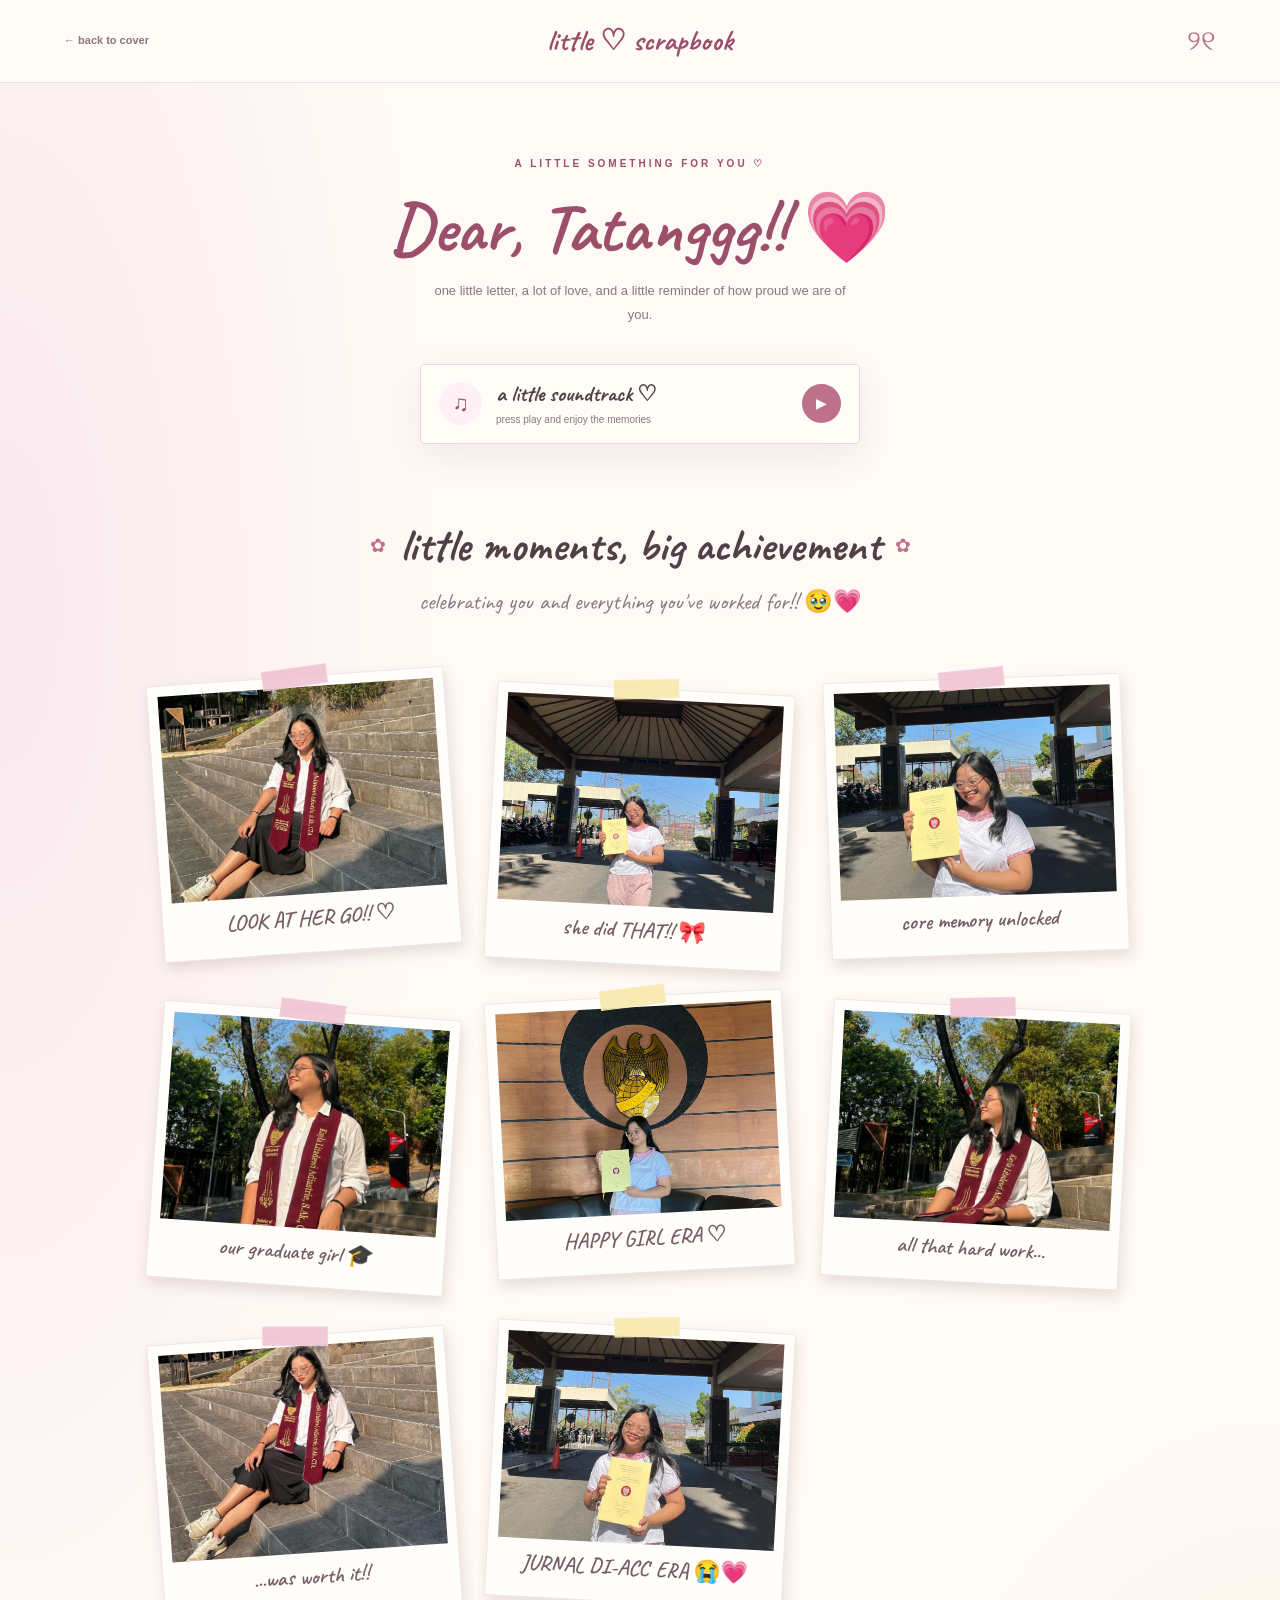
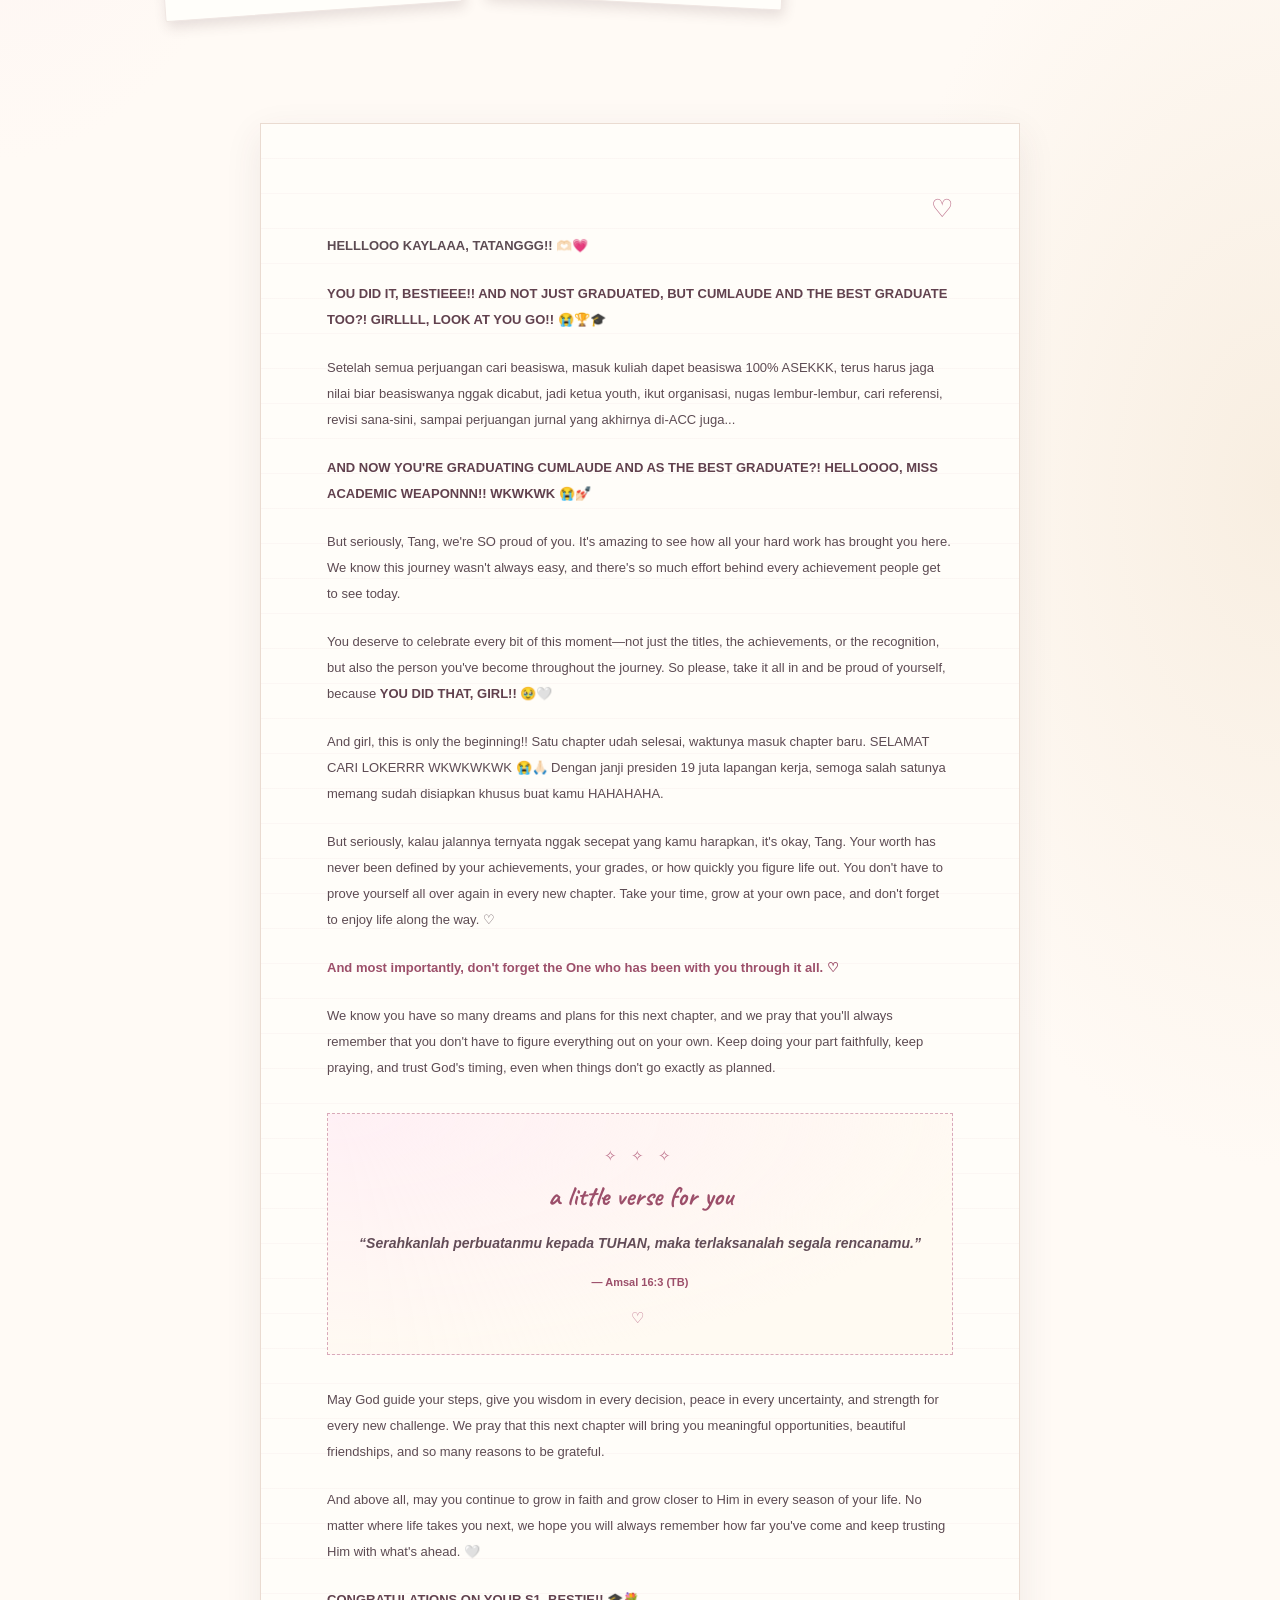
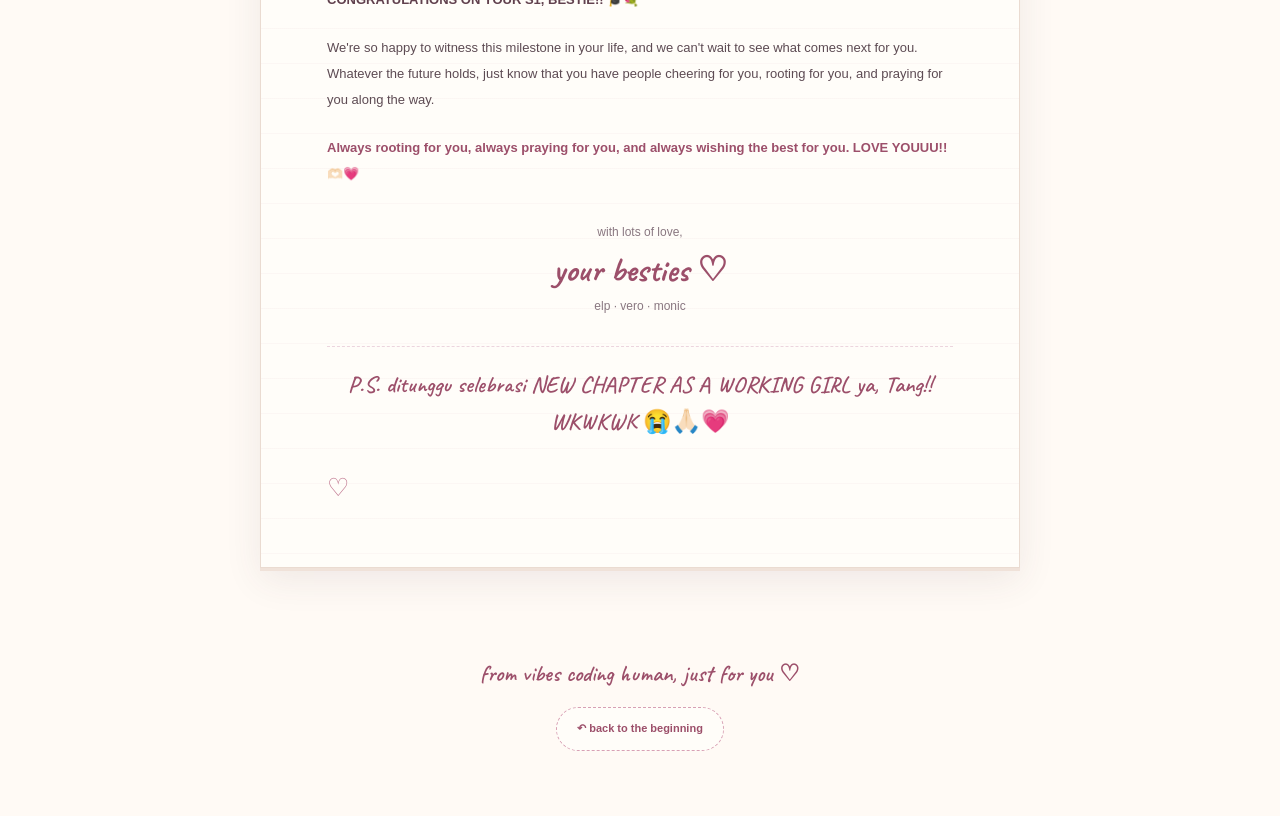
==== letter.html @ 8469cd77 "graduation scrapbook" ====
<!DOCTYPE html>
<html lang="id">
<head>
    <meta charset="UTF-8">
    <meta name="viewport" content="width=device-width, initial-scale=1.0">

    <title>A Letter for uri Tatang ♡</title>

    <link rel="stylesheet" href="style.css">

    <link rel="preconnect" href="https://fonts.googleapis.com">
    <link rel="preconnect" href="https://fonts.gstatic.com" crossorigin>
    <link href="https://fonts.googleapis.com/css2?family=Caveat:wght@400;500;600;700&family=Nunito:wght@400;500;600;700;800;900&display=swap" rel="stylesheet">
</head>

<body class="letter-page">

    <header class="scrapbook-header">
        <a href="index.html" class="back-link">← back to cover</a>
        <h2>little ♡ scrapbook</h2>
        <span class="header-decoration">୨୧</span>
    </header>

    <main class="letter-container">

        <section class="letter-intro">
            <p class="eyebrow">a little something for you ♡</p>

            <h1>Dear, Tatanggg!! 💗</h1>

            <p class="intro-text">
                one little letter, a lot of love, and a little reminder
                of how proud we are of you.
            </p>
        </section>

        <section class="music-player">
            <div class="music-icon">♫</div>

            <div class="music-info">
                <p class="music-title">a little soundtrack ♡</p>

                <p class="music-status" id="musicStatus">
                    press play and enjoy the memories
                </p>
            </div>

            <button
                type="button"
                class="music-button"
                id="musicToggle"
                aria-label="Play music"
            >
                ▶
            </button>

            <audio
                id="backgroundMusic"
                src="music/lagu.mp3"
                loop
                preload="none"
            ></audio>
        </section>

        <section class="photo-section">

            <div class="section-heading">
                <span>✿</span>
                <h2>little moments, big achievement</h2>
                <span>✿</span>
            </div>

            <p class="photo-subtitle">
                celebrating you and everything you've worked for!! 🥹💗
            </p>

            <div class="photo-grid">

                <figure class="polaroid photo-one">
                    <span class="tape"></span>
                    <img src="img/foto1.jpeg" alt="Kayla celebrating her achievement">
                    <figcaption>LOOK AT HER GO!! ♡</figcaption>
                </figure>

                <figure class="polaroid photo-two">
                    <span class="tape"></span>
                    <img src="img/foto2.jpeg" alt="A happy moment with Kayla">
                    <figcaption>she did THAT!! 🎀</figcaption>
                </figure>

                <figure class="polaroid photo-three">
                    <span class="tape"></span>
                    <img src="img/foto3.jpeg" alt="Kayla celebrating with friends">
                    <figcaption>core memory unlocked</figcaption>
                </figure>

                <figure class="polaroid photo-four">
                    <span class="tape"></span>
                    <img src="img/foto4.jpeg" alt="A special graduation memory">
                    <figcaption>our graduate girl 🎓</figcaption>
                </figure>

                <figure class="polaroid photo-five">
                    <span class="tape"></span>
                    <img src="img/foto5.jpeg" alt="Kayla smiling after her achievement">
                    <figcaption>HAPPY GIRL ERA ♡</figcaption>
                </figure>

                <figure class="polaroid photo-six">
                    <span class="tape"></span>
                    <img src="img/foto6.jpeg" alt="Another sweet memory with Kayla">
                    <figcaption>all that hard work...</figcaption>
                </figure>

                <figure class="polaroid photo-seven">
                    <span class="tape"></span>
                    <img src="img/foto7.jpeg" alt="Kayla enjoying the moment">
                    <figcaption>...was worth it!!</figcaption>
                </figure>

                <figure class="polaroid photo-eight">
                    <span class="tape"></span>
                    <img src="img/foto8.jpeg" alt="A joyful moment after the journal approval">
                    <figcaption>JURNAL DI-ACC ERA 😭💗</figcaption>
                </figure>
            </div>
        </section>

        <article class="letter-paper">

            <div class="paper-decoration">♡</div>

            <p class="letter-greeting">
                HELLLOOO KAYLAAA, TATANGGG!! 🫶🏻💗
            </p>

            <p>
                <strong>
                    YOU DID IT, BESTIEEE!! AND NOT JUST GRADUATED,
                    BUT CUMLAUDE AND THE BEST GRADUATE TOO?!
                    GIRLLLL, LOOK AT YOU GO!! 😭🏆🎓
                </strong>
            </p>

            <p>
                Setelah semua perjuangan cari beasiswa, masuk kuliah dapet
                beasiswa 100% ASEKKK, terus harus jaga nilai biar beasiswanya
                nggak dicabut, jadi ketua youth, ikut organisasi, nugas
                lembur-lembur, cari referensi, revisi sana-sini, sampai
                perjuangan jurnal yang akhirnya di-ACC juga...
            </p>

            <p>
                <strong>
                    AND NOW YOU'RE GRADUATING CUMLAUDE AND AS THE
                    BEST GRADUATE?! HELLOOOO, MISS ACADEMIC
                    WEAPONNN!! WKWKWK 😭💅🏻
                </strong>
            </p>

            <p>
                But seriously, Tang, we're SO proud of you. It's amazing
                to see how all your hard work has brought you here.
                We know this journey wasn't always easy, and there's so
                much effort behind every achievement people get to see today.
            </p>

            <p>
                You deserve to celebrate every bit of this moment—not just
                the titles, the achievements, or the recognition, but also
                the person you've become throughout the journey. So please,
                take it all in and be proud of yourself, because
                <strong>YOU DID THAT, GIRL!!</strong> 🥹🤍
            </p>

            <p>
                And girl, this is only the beginning!! Satu chapter udah
                selesai, waktunya masuk chapter baru. SELAMAT CARI
                LOKERRR WKWKWKWK 😭🙏🏻 Dengan janji presiden 19 juta
                lapangan kerja, semoga salah satunya memang sudah
                disiapkan khusus buat kamu HAHAHAHA.
            </p>

            <p>
                But seriously, kalau jalannya ternyata nggak secepat
                yang kamu harapkan, it's okay, Tang. Your worth has never
                been defined by your achievements, your grades, or how
                quickly you figure life out. You don't have to prove
                yourself all over again in every new chapter.
                Take your time, grow at your own pace, and don't forget
                to enjoy life along the way. ♡
            </p>

            <p class="letter-highlight">
                And most importantly, don't forget the One who has been
                with you through it all. ♡
            </p>

            <p>
                We know you have so many dreams and plans for this next
                chapter, and we pray that you'll always remember that you
                don't have to figure everything out on your own. Keep doing
                your part faithfully, keep praying, and trust God's timing,
                even when things don't go exactly as planned.
            </p>

            <section class="verse-card">

                <span class="verse-decoration">✧ ✧ ✧</span>

                <p class="verse-label">
                    a little verse for you
                </p>

                <blockquote>
                    “Serahkanlah perbuatanmu kepada TUHAN, maka
                    terlaksanalah segala rencanamu.”
                </blockquote>

                <p class="verse-reference">
                    — Amsal 16:3 (TB)
                </p>

                <span class="verse-decoration">♡</span>

            </section>

            <p>
                May God guide your steps, give you wisdom in every decision,
                peace in every uncertainty, and strength for every new
                challenge. We pray that this next chapter will bring you
                meaningful opportunities, beautiful friendships, and so
                many reasons to be grateful.
            </p>

            <p>
                And above all, may you continue to grow in faith and grow
                closer to Him in every season of your life. No matter where
                life takes you next, we hope you will always remember how
                far you've come and keep trusting Him with what's ahead. 🤍
            </p>

            <p>
                <strong>
                    CONGRATULATIONS ON YOUR S1, BESTIE!! 🎓💐
                </strong>
            </p>

            <p>
                We're so happy to witness this milestone in your life,
                and we can't wait to see what comes next for you. Whatever
                the future holds, just know that you have people cheering
                for you, rooting for you, and praying for you along the way.
            </p>

            <p class="letter-highlight">
                Always rooting for you, always praying for you, and always
                wishing the best for you. LOVE YOUUU!! 🫶🏻💗
            </p>

            <div class="letter-signature">

                <p>with lots of love,</p>

                <p class="signature-names">
                    your besties ♡
                </p>

                <p>elp · vero · monic</p>

            </div>

            <p class="letter-ps">
                P.S. ditunggu selebrasi NEW CHAPTER AS A WORKING GIRL
                ya, Tang!! WKWKWK 😭🙏🏻💗
            </p>

            <div class="paper-decoration bottom-decoration">♡</div>

        </article>

        <footer class="letter-footer">

            <p>from vibes coding human, just for you ♡</p>

            <a href="index.html" class="back-home-button">
                ↶ back to the beginning
            </a>

        </footer>

    </main>

    <script src="script.js"></script>

</body>
</html>
---- style.css ----
:root {
    --pink: #f5d9e3;
    --pink-light: #fff0f5;
    --pink-dark: #bd718b;
    --pink-deep: #9c4f6a;
    --cream: #fffaf5;
    --paper: #fffdf9;
    --brown: #514047;
    --muted: #897780;
    --border: #ecd5de;
    --tape: #efbfd0;
    --yellow: #f8e8a9;
    --shadow: 0 12px 35px rgba(104, 65, 81, 0.09);
}

* {
    box-sizing: border-box;
}

html {
    scroll-behavior: smooth;
}

body {
    margin: 0;
    color: var(--brown);
    background-color: var(--cream);
    font-family: "DM Sans", sans-serif;
    font-size: 14px;
    line-height: 1.8;
    -webkit-font-smoothing: antialiased;
}

a {
    color: inherit;
    text-decoration: none;
}

button {
    font: inherit;
}

::selection {
    color: var(--brown);
    background: var(--pink);
}

.cover-page {
    position: relative;
    display: flex;
    min-height: 100vh;
    flex-direction: column;
    overflow: hidden;
    background:
        radial-gradient(ellipse at 12% 20%, #f7e0e8 0, transparent 30%),
        radial-gradient(ellipse at 88% 78%, #f8e8d8 0, transparent 27%),
        var(--cream);
}

.cover-header {
    position: relative;
    z-index: 2;
    padding: 27px 7%;
}

.brand {
    color: var(--pink-dark);
    font-family: "Caveat", cursive;
    font-size: 27px;
    font-weight: 700;
    letter-spacing: 0.2px;
}

.cover-hero {
    position: relative;
    display: flex;
    width: min(100% - 40px, 760px);
    flex: 1;
    flex-direction: column;
    align-items: center;
    justify-content: center;
    margin: 0 auto;
    padding: 55px 0 70px;
    text-align: center;
}

.cover-decor {
    position: absolute;
    color: var(--pink-dark);
    user-select: none;
}

.decor-heart {
    top: 12%;
    left: 8%;
    font-size: 47px;
    transform: rotate(-15deg);
}

.decor-star {
    top: 22%;
    right: 8%;
    color: #d5ad69;
    font-size: 34px;
    transform: rotate(12deg);
}

.decor-flower {
    right: 13%;
    bottom: 13%;
    font-size: 40px;
    transform: rotate(12deg);
}

.eyebrow {
    margin: 0;
    color: var(--pink-deep);
    font-size: 10px;
    font-weight: 800;
    letter-spacing: 3px;
    line-height: 1.8;
    text-transform: uppercase;
}

.cover-sticker {
    margin: 27px 0 21px;
    padding: 8px 18px;
    border: 1px dashed #d8a0b4;
    border-radius: 4px;
    background: #fff7f9;
    color: var(--pink-deep);
    font-family: "Caveat", cursive;
    font-size: 23px;
    font-weight: 700;
    transform: rotate(-3deg);
}

.cover-hero h1 {
    max-width: 720px;
    margin: 0;
    color: var(--brown);
    font-family: "Caveat", cursive;
    font-size: clamp(49px, 8vw, 82px);
    font-weight: 700;
    line-height: 0.98;
    letter-spacing: -1px;
}

.cover-hero h1 span {
    display: block;
    margin-top: 12px;
    color: var(--pink-dark);
    font-size: 0.75em;
    line-height: 1.15;
}

.cover-description {
    max-width: 370px;
    margin: 26px auto 0;
    color: var(--muted);
    font-size: 14px;
    line-height: 1.9;
}

.cover-divider {
    margin: 27px 0 10px;
    color: var(--pink-dark);
    font-size: 16px;
    letter-spacing: 2px;
}

.cover-handwriting {
    margin: 0 0 27px;
    color: var(--pink-deep);
    font-family: "Caveat", cursive;
    font-size: 24px;
    font-weight: 600;
}

.primary-button {
    display: inline-flex;
    align-items: center;
    justify-content: center;
    gap: 15px;
    padding: 13px 24px;
    border: 1px solid var(--pink-dark);
    border-radius: 30px;
    background: var(--pink-dark);
    color: white;
    font-size: 12px;
    font-weight: 700;
    box-shadow: 0 6px 0 #e8c4d0;
    transition: transform 0.2s ease, box-shadow 0.2s ease;
}

.primary-button span {
    font-size: 16px;
}

.primary-button:hover {
    transform: translateY(3px);
    box-shadow: 0 3px 0 #e8c4d0;
}

.tiny-note {
    margin: 22px 0 0;
    color: var(--muted);
    font-family: "Caveat", cursive;
    font-size: 19px;
}

.cover-footer {
    padding: 20px 15px 25px;
    color: var(--muted);
    font-family: "Caveat", cursive;
    font-size: 19px;
    text-align: center;
}

.letter-page {
    background:
        radial-gradient(ellipse at 0% 15%, #f9e8ee 0, transparent 24%),
        radial-gradient(ellipse at 100% 52%, #f8eee1 0, transparent 23%),
        var(--cream);
}

.scrapbook-header {
    position: relative;
    display: flex;
    min-height: 76px;
    align-items: center;
    justify-content: center;
    padding: 15px 150px;
    border-bottom: 1px solid #f0e1e5;
    background: rgba(255, 253, 249, 0.88);
}

.scrapbook-header h2 {
    margin: 0;
    color: var(--pink-deep);
    font-family: "Caveat", cursive;
    font-size: 29px;
    font-weight: 700;
}

.back-link {
    position: absolute;
    left: 5%;
    color: var(--muted);
    font-size: 11px;
    font-weight: 700;
    transition: color 0.2s ease;
}

.back-link:hover {
    color: var(--pink-deep);
}

.header-decoration {
    position: absolute;
    right: 5%;
    color: var(--pink-dark);
    font-family: "Caveat", cursive;
    font-size: 28px;
}

.letter-container {
    width: min(100% - 40px, 1000px);
    margin: 0 auto;
}

.letter-intro {
    padding: 72px 10px 36px;
    text-align: center;
}

.letter-intro h1 {
    margin: 15px 0 10px;
    color: var(--pink-deep);
    font-family: "Caveat", cursive;
    font-size: clamp(48px, 7vw, 70px);
    font-weight: 700;
    line-height: 1.15;
}

.intro-text {
    max-width: 420px;
    margin: 0 auto;
    color: var(--muted);
    font-size: 13px;
    line-height: 1.9;
}

.music-player {
    display: flex;
    width: min(100%, 440px);
    align-items: center;
    gap: 14px;
    margin: 0 auto 75px;
    padding: 15px 18px;
    border: 1px solid var(--border);
    border-radius: 5px;
    background: rgba(255, 253, 249, 0.95);
    box-shadow: var(--shadow);
}

.music-icon {
    display: flex;
    width: 43px;
    height: 43px;
    flex-shrink: 0;
    align-items: center;
    justify-content: center;
    border-radius: 50%;
    background: var(--pink-light);
    color: var(--pink-deep);
    font-size: 22px;
}

.music-info {
    flex: 1;
    min-width: 0;
}

.music-title {
    margin: 0 0 2px;
    color: var(--brown);
    font-family: "Caveat", cursive;
    font-size: 22px;
    font-weight: 700;
    line-height: 1.35;
}

.music-status {
    margin: 0;
    color: var(--muted);
    font-size: 10px;
    line-height: 1.6;
}

.music-button {
    display: flex;
    width: 39px;
    height: 39px;
    flex-shrink: 0;
    align-items: center;
    justify-content: center;
    border: none;
    border-radius: 50%;
    background: var(--pink-dark);
    color: white;
    cursor: pointer;
    transition: transform 0.2s ease, background 0.2s ease;
}

.music-button:hover {
    transform: scale(1.08);
    background: var(--pink-deep);
}

.photo-section {
    padding: 0 0 90px;
}

.section-heading {
    display: flex;
    align-items: center;
    justify-content: center;
    gap: 14px;
    text-align: center;
}

.section-heading > span {
    color: var(--pink-dark);
    font-size: 19px;
}

.section-heading h2 {
    margin: 0;
    color: var(--brown);
    font-family: "Caveat", cursive;
    font-size: clamp(31px, 5vw, 45px);
    font-weight: 700;
    line-height: 1.2;
}

.photo-subtitle {
    margin: 12px 0 42px;
    color: var(--muted);
    font-family: "Caveat", cursive;
    font-size: 23px;
    line-height: 1.5;
    text-align: center;
}


.photo-grid {
    display: grid;
    grid-template-columns: repeat(3, minmax(0, 1fr));
    align-items: start;
    gap: 48px 38px;
    padding: 15px 15px 30px;
}


.polaroid {
    position: relative;
    min-width: 0;
    margin: 0;
    padding: 10px 10px 17px;
    border: 1px solid #f0e7e3;
    border-radius: 2px;
    background: #fffefa;
    box-shadow: 2px 6px 13px rgba(76, 48, 60, 0.14);
    transition:
        transform 0.25s ease,
        box-shadow 0.25s ease;
}

.polaroid img {
    display: block;
    width: 100%;
    aspect-ratio: 4 / 3;
    object-fit: cover;
    background: #f5e8e9;
}

.polaroid figcaption {
    min-height: 30px;
    margin-top: 11px;
    color: #765d68;
    font-family: "Caveat", cursive;
    font-size: 22px;
    font-weight: 600;
    line-height: 1.2;
    text-align: center;
    overflow-wrap: anywhere;
}

.polaroid .tape {
    position: absolute;
    z-index: 2;
    top: -10px;
    left: 50%;
    width: 66px;
    height: 20px;
    border: 1px solid rgba(255, 255, 255, 0.25);
    border-radius: 1px;
    background: rgba(239, 191, 208, 0.83);
    transform: translateX(-50%) rotate(-4deg);
}


.photo-two .tape,
.photo-five .tape,
.photo-eight .tape {
    background: rgba(248, 232, 169, 0.88);
}

.photo-four .tape,
.photo-seven .tape {
    transform: translateX(-50%) rotate(4deg);
}


.photo-one   { transform: rotate(-4deg); }
.photo-two   { transform: rotate(3deg) translateY(12px); }
.photo-three { transform: rotate(-2deg) translateY(2px); }
.photo-four  { transform: rotate(4deg) translateY(9px); }
.photo-five  { transform: rotate(-3deg) translateY(-5px); }
.photo-six   { transform: rotate(3deg) translateY(5px); }
.photo-seven { transform: rotate(-4deg) translateY(9px); }
.photo-eight { transform: rotate(3deg); }
.photo-nine  { transform: rotate(-3deg) translateY(8px); }
.photo-ten   { transform: rotate(4deg); }

.polaroid:hover {
    z-index: 5;
    box-shadow: 5px 12px 20px rgba(76, 48, 60, 0.2);
}

.photo-one:hover,
.photo-two:hover,
.photo-three:hover,
.photo-four:hover,
.photo-five:hover,
.photo-six:hover,
.photo-seven:hover,
.photo-eight:hover,
.photo-nine:hover,
.photo-ten:hover {
    transform: rotate(0deg) translateY(-5px) scale(1.035);
}

/* =========================================
   LETTER PAPER
========================================= */

.letter-paper {
    position: relative;
    width: min(100%, 760px);
    margin: 0 auto 70px;
    padding: 60px 66px 55px;
    border: 1px solid #eadbd1;
    background-color: var(--paper);
    background-image:
        repeating-linear-gradient(
            transparent,
            transparent 34px,
            rgba(219, 181, 191, 0.18) 35px
        );
    box-shadow:
        0 3px 0 #f0e2d9,
        0 12px 35px rgba(83, 53, 65, 0.09);
    line-height: 1.95;
}

.paper-decoration {
    color: var(--pink-dark);
    font-size: 25px;
    text-align: right;
}

.letter-greeting {
    margin: 0 0 25px;
    color: var(--pink-deep);
    font-family: "Caveat", cursive;
    font-size: 32px;
    font-weight: 700;
    line-height: 1.35;
}

.letter-paper > p {
    margin: 0 0 22px;
    color: #5d4b53;
    font-family: "DM Sans", sans-serif;
    font-size: 13px;
    line-height: 2;
}

.letter-paper strong {
    color: #61414e;
    font-weight: 800;
}

.letter-highlight {
    color: var(--pink-deep) !important;
    font-weight: 700;
}

.bottom-decoration {
    margin-top: 15px;
    text-align: left;
}

/* =========================================
   BIBLE VERSE
========================================= */

.verse-card {
    position: relative;
    margin: 32px 0;
    padding: 27px 24px 22px;
    border: 1px dashed #d9a9b9;
    background:
        radial-gradient(ellipse at top left, #fff0f5, transparent 75%),
        #fffaf2;
    text-align: center;
}

.verse-decoration {
    color: var(--pink-dark);
    font-size: 15px;
    letter-spacing: 5px;
}

.verse-label {
    margin: 8px 0 14px;
    color: var(--pink-deep);
    font-family: "Caveat", cursive;
    font-size: 27px;
    font-weight: 700;
    line-height: 1.4;
}

.verse-card blockquote {
    margin: 0;
    color: #634d58;
    font-family: "DM Sans", sans-serif;
    font-size: 14px;
    font-style: italic;
    font-weight: 600;
    line-height: 1.9;
}

.verse-reference {
    margin: 15px 0 10px;
    color: var(--pink-deep);
    font-size: 11px;
    font-weight: 800;
}

.letter-signature {
    margin: 34px 0 28px;
    text-align: center;
}

.letter-signature p {
    margin: 3px 0;
    color: var(--muted);
    font-size: 12px;
}

.letter-signature .signature-names {
    color: var(--pink-deep);
    font-family: "Caveat", cursive;
    font-size: 34px;
    font-weight: 700;
    line-height: 1.3;
}

.letter-ps {
    padding-top: 20px;
    border-top: 1px dashed var(--border);
    color: var(--pink-deep) !important;
    font-family: "Caveat", cursive !important;
    font-size: 23px !important;
    font-weight: 600;
    line-height: 1.6 !important;
    text-align: center;
}

.letter-footer {
    padding: 15px 10px 65px;
    text-align: center;
}

.letter-footer p {
    margin: 0 0 13px;
    color: var(--pink-deep);
    font-family: "Caveat", cursive;
    font-size: 23px;
    font-weight: 600;
}

.back-home-button {
    display: inline-block;
    padding: 11px 20px;
    border: 1px dashed #d8a0b4;
    border-radius: 30px;
    background: #fffdf9;
    color: var(--pink-deep);
    font-size: 11px;
    font-weight: 700;
    transition: transform 0.2s ease, background 0.2s ease;
}

.back-home-button:hover {
    transform: translateY(-3px);
    background: var(--pink-light);
}

@media (max-width: 760px) {
    .cover-header {
        padding: 20px 6%;
    }

    .cover-hero {
        width: min(100% - 32px, 600px);
        padding: 45px 0 55px;
    }

    .decor-heart {
        top: 8%;
        left: 1%;
        font-size: 35px;
    }

    .decor-star {
        top: 18%;
        right: 2%;
        font-size: 27px;
    }

    .decor-flower {
        right: 4%;
        bottom: 8%;
        font-size: 31px;
    }

    .scrapbook-header {
        min-height: 68px;
        padding: 14px 105px;
    }

    .scrapbook-header h2 {
        font-size: 25px;
        white-space: nowrap;
    }

    .back-link {
        left: 15px;
        font-size: 10px;
    }

    .header-decoration {
        right: 15px;
        font-size: 23px;
    }

    .letter-container {
        width: calc(100% - 30px);
    }

    .letter-intro {
        padding: 55px 5px 30px;
    }

    .music-player {
        margin-bottom: 60px;
    }

    .photo-grid {
        grid-template-columns: repeat(2, minmax(0, 1fr));
        gap: 38px 22px;
        padding-inline: 8px;
    }

    .photo-two,
    .photo-four,
    .photo-six,
    .photo-eight,
    .photo-ten {
        transform: rotate(3deg);
    }

    .photo-one,
    .photo-three,
    .photo-five,
    .photo-seven,
    .photo-nine {
        transform: rotate(-3deg);
    }

    .letter-paper {
        padding: 45px 30px;
    }
}


@media (max-width: 430px) {
    .cover-hero h1 {
        font-size: clamp(45px, 13vw, 61px);
    }

    .cover-hero h1 span {
        font-size: 0.69em;
    }

    .cover-description {
        max-width: 300px;
        font-size: 13px;
    }

    .cover-handwriting {
        font-size: 21px;
    }

    .scrapbook-header {
        padding: 13px 95px;
    }

    .scrapbook-header h2 {
        font-size: 22px;
    }

    .back-link {
        max-width: 75px;
        font-size: 9px;
        line-height: 1.4;
    }

    .header-decoration {
        font-size: 19px;
    }

    .letter-container {
        width: calc(100% - 22px);
    }

    .letter-intro h1 {
        font-size: 48px;
    }

    .eyebrow {
        font-size: 9px;
        letter-spacing: 2px;
    }

    .photo-section {
        padding-bottom: 60px;
    }

    .section-heading {
        gap: 7px;
    }

    .section-heading h2 {
        font-size: 31px;
    }

    .section-heading > span {
        font-size: 15px;
    }

    .photo-subtitle {
        margin-bottom: 35px;
        font-size: 20px;
    }

    .photo-grid {
        gap: 32px 14px;
        padding-inline: 4px;
    }

    .polaroid {
        padding: 7px 7px 12px;
    }

    .polaroid .tape {
        top: -8px;
        width: 52px;
        height: 16px;
    }

    .polaroid figcaption {
        min-height: 27px;
        margin-top: 8px;
        font-size: 18px;
    }

    .letter-paper {
        padding: 38px 20px;
    }

    .letter-greeting {
        font-size: 28px;
    }

    .letter-paper > p {
        font-size: 12px;
        line-height: 1.95;
    }

    .verse-card {
        padding: 22px 15px 18px;
    }

    .verse-card blockquote {
        font-size: 12px;
    }

    .letter-ps {
        font-size: 21px !important;
    }
}

@media (prefers-reduced-motion: reduce) {
    *,
    *::before,
    *::after {
        scroll-behavior: auto !important;
        transition-duration: 0.01ms !important;
    }
}
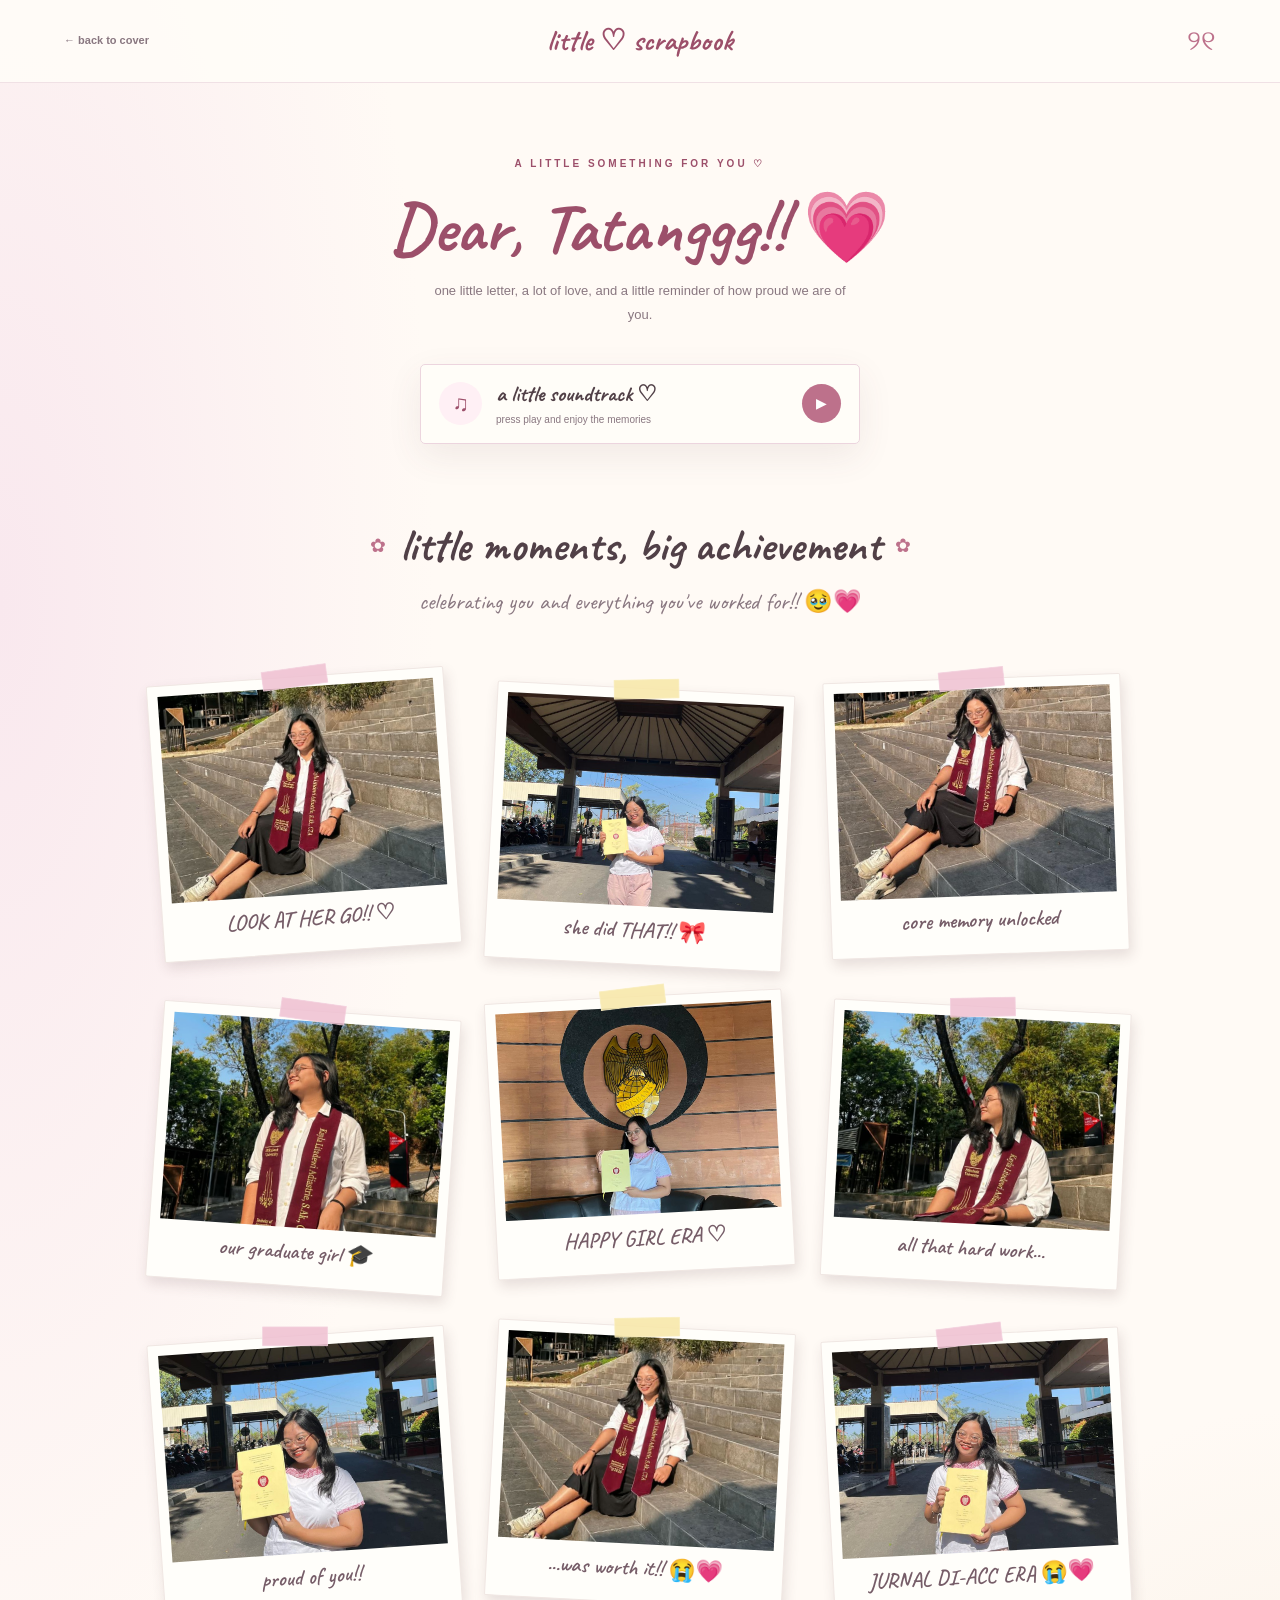
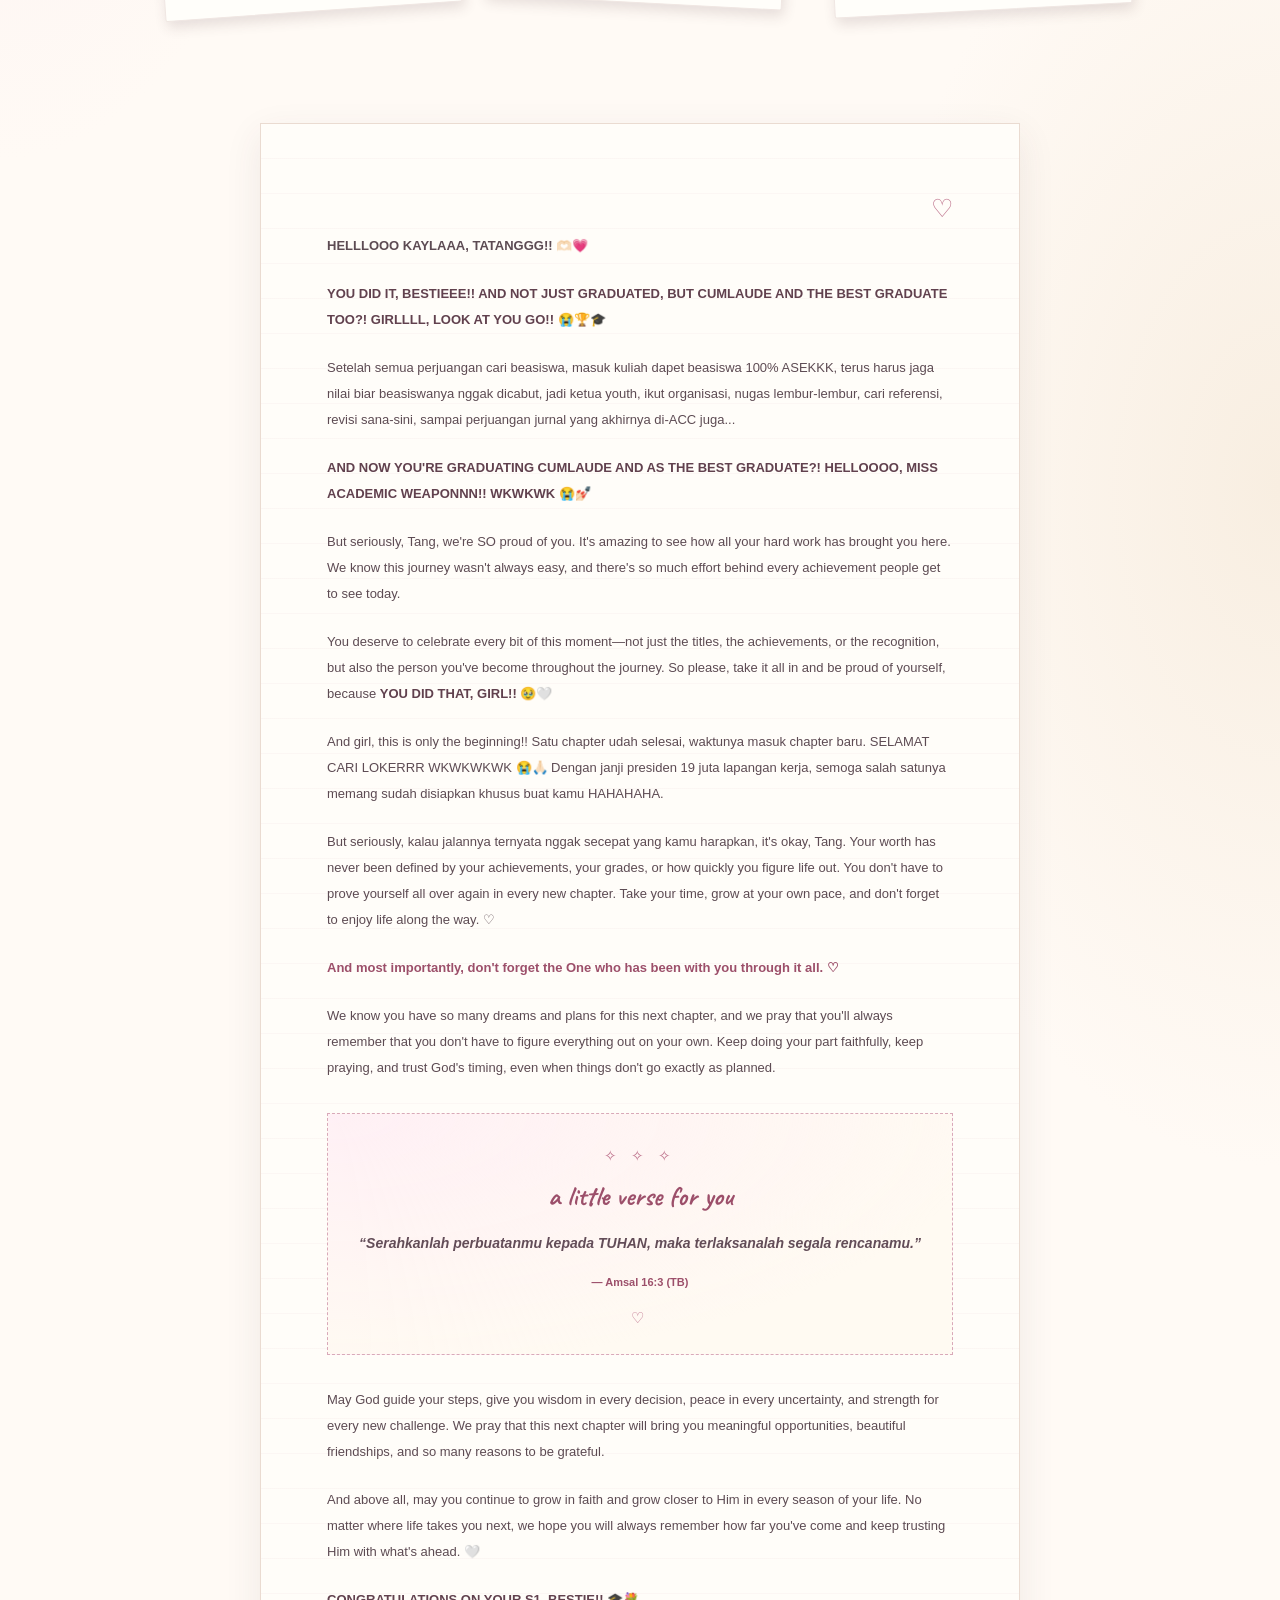
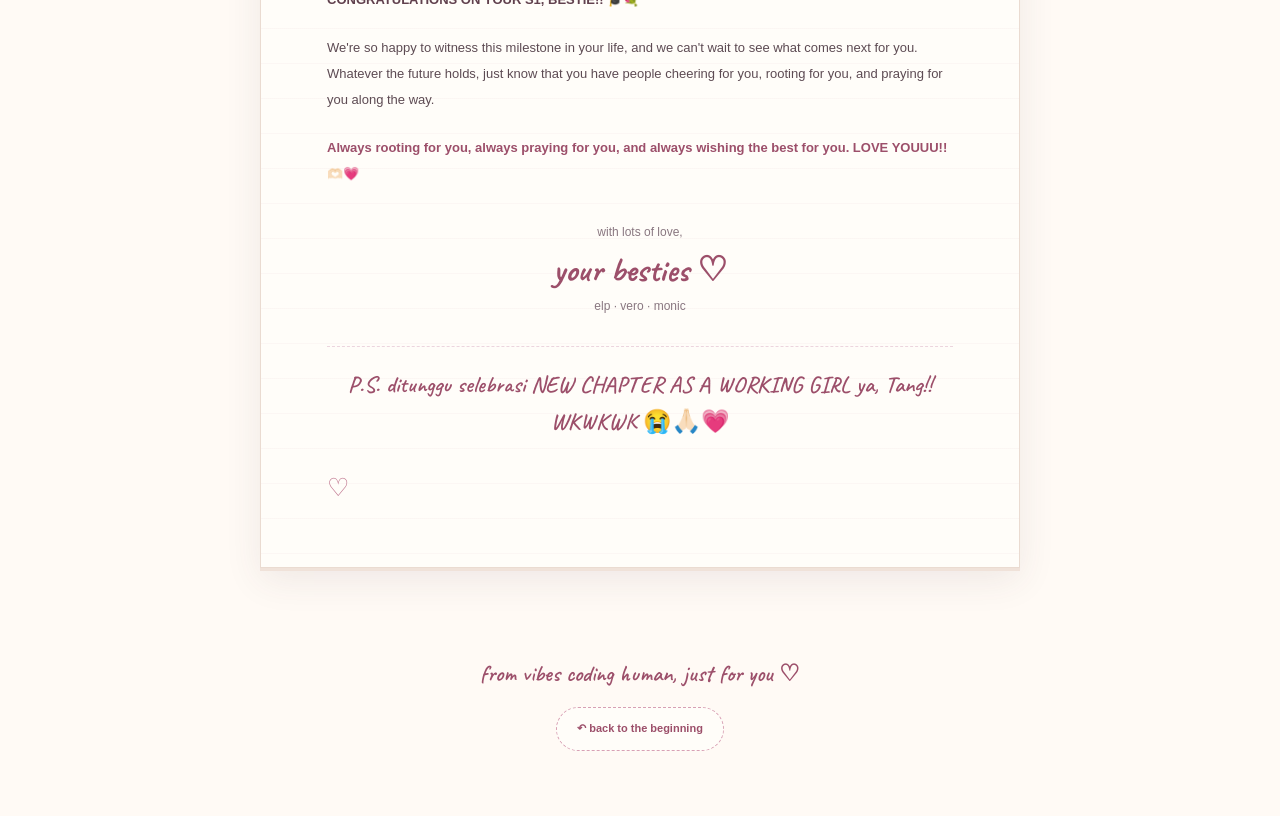
==== commit 877fa0dc: "foto" ====
--- a/letter.html
+++ b/letter.html
@@ -116,12 +116,18 @@
                 <figure class="polaroid photo-seven">
                     <span class="tape"></span>
                     <img src="img/foto7.jpeg" alt="Kayla enjoying the moment">
-                    <figcaption>...was worth it!!</figcaption>
+                    <figcaption>proud of you!!</figcaption>
                 </figure>
 
                 <figure class="polaroid photo-eight">
                     <span class="tape"></span>
                     <img src="img/foto8.jpeg" alt="A joyful moment after the journal approval">
+                    <figcaption>...was worth it!! 😭💗</figcaption>
+                </figure>
+
+                <figure class="polaroid photo-nine">
+                    <span class="tape"></span>
+                    <img src="img/foto9.jpeg" alt="A joyful moment after the journal approval">
                     <figcaption>JURNAL DI-ACC ERA 😭💗</figcaption>
                 </figure>
             </div>
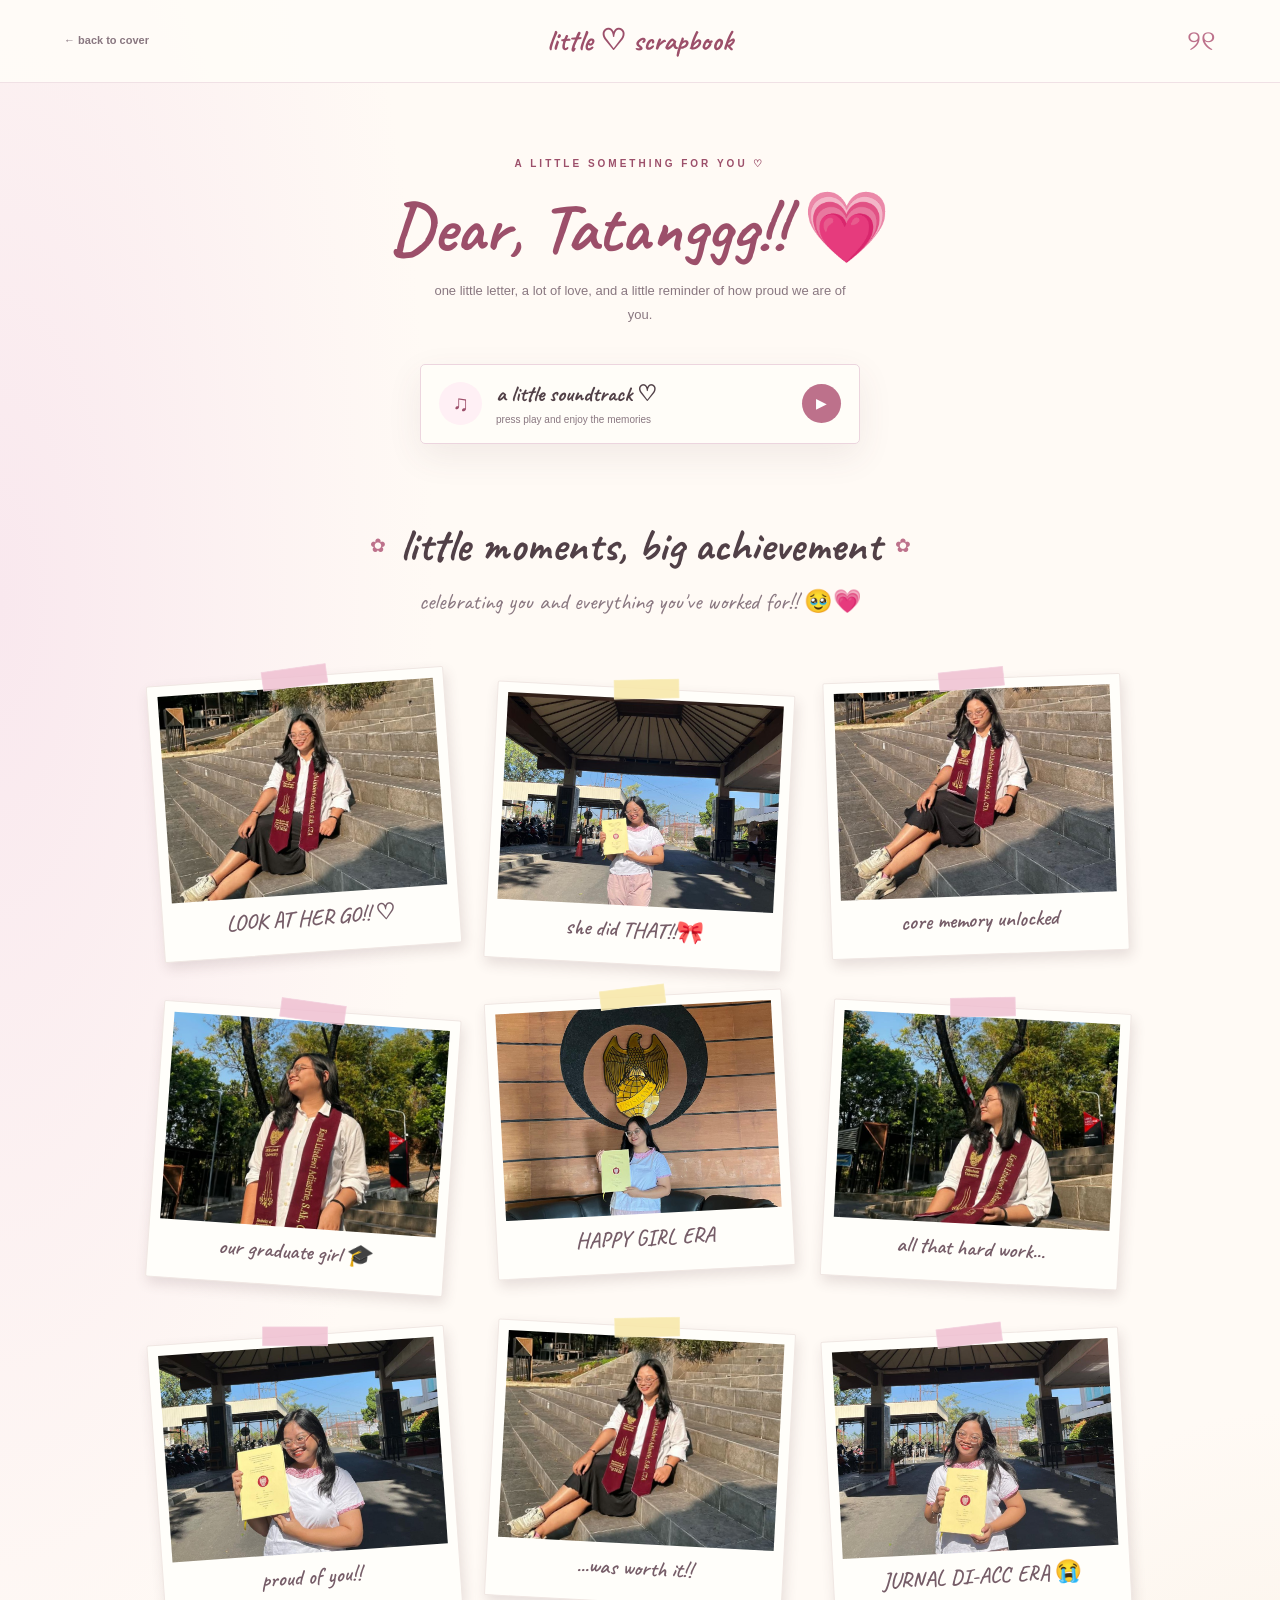
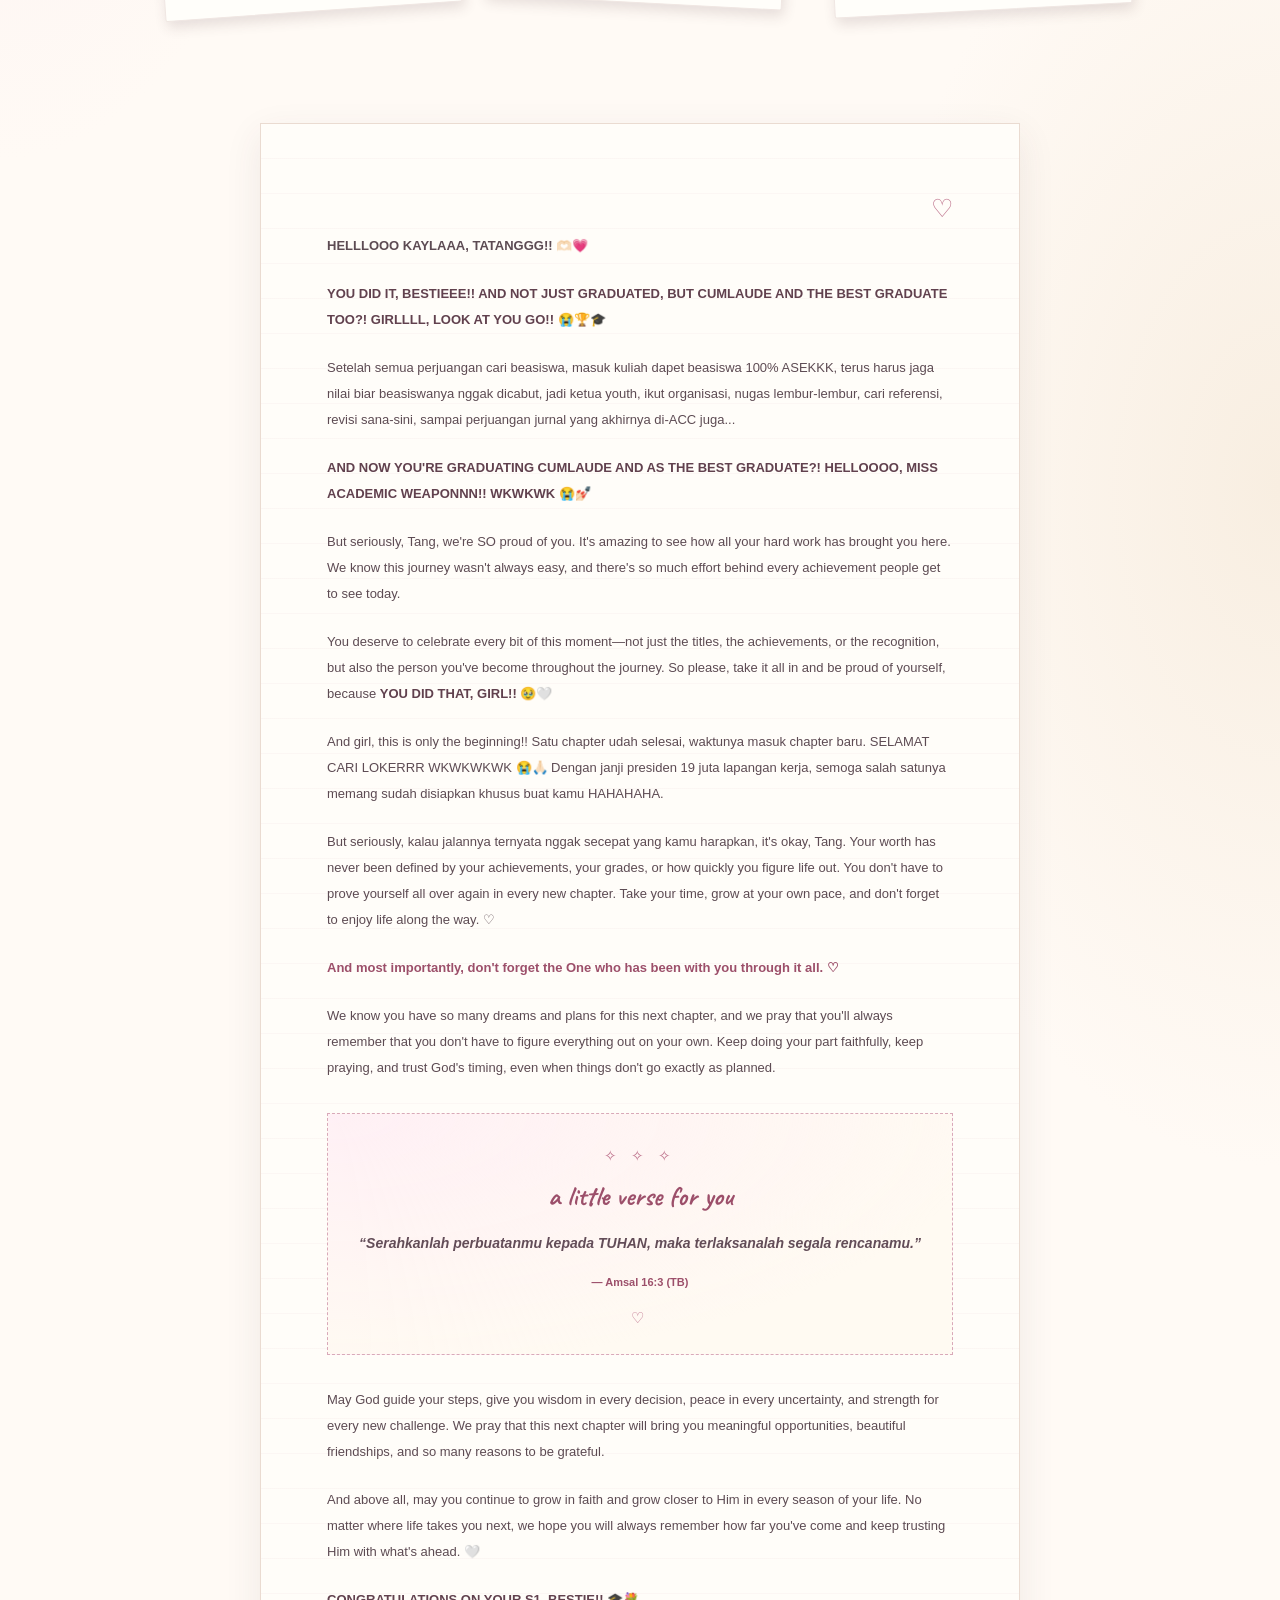
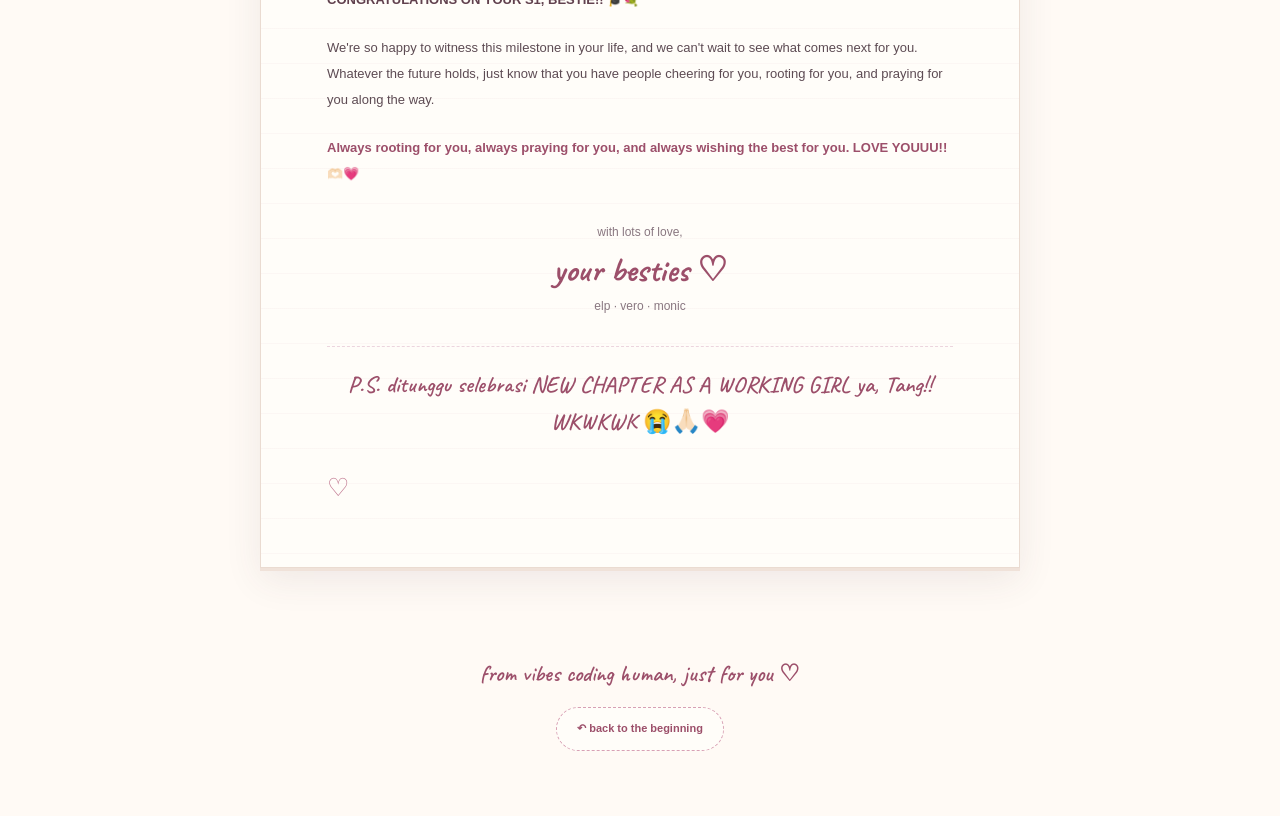
==== commit 1ef67efc: "update letter" ====
--- a/letter.html
+++ b/letter.html
@@ -86,7 +86,7 @@
                 <figure class="polaroid photo-two">
                     <span class="tape"></span>
                     <img src="img/foto2.jpeg" alt="A happy moment with Kayla">
-                    <figcaption>she did THAT!! 🎀</figcaption>
+                    <figcaption>she did THAT!!🎀</figcaption>
                 </figure>
 
                 <figure class="polaroid photo-three">
@@ -104,7 +104,7 @@
                 <figure class="polaroid photo-five">
                     <span class="tape"></span>
                     <img src="img/foto5.jpeg" alt="Kayla smiling after her achievement">
-                    <figcaption>HAPPY GIRL ERA ♡</figcaption>
+                    <figcaption>HAPPY GIRL ERA</figcaption>
                 </figure>
 
                 <figure class="polaroid photo-six">
@@ -122,13 +122,13 @@
                 <figure class="polaroid photo-eight">
                     <span class="tape"></span>
                     <img src="img/foto8.jpeg" alt="A joyful moment after the journal approval">
-                    <figcaption>...was worth it!! 😭💗</figcaption>
+                    <figcaption>...was worth it!!</figcaption>
                 </figure>
 
                 <figure class="polaroid photo-nine">
                     <span class="tape"></span>
                     <img src="img/foto9.jpeg" alt="A joyful moment after the journal approval">
-                    <figcaption>JURNAL DI-ACC ERA 😭💗</figcaption>
+                    <figcaption>JURNAL DI-ACC ERA 😭</figcaption>
                 </figure>
             </div>
         </section>
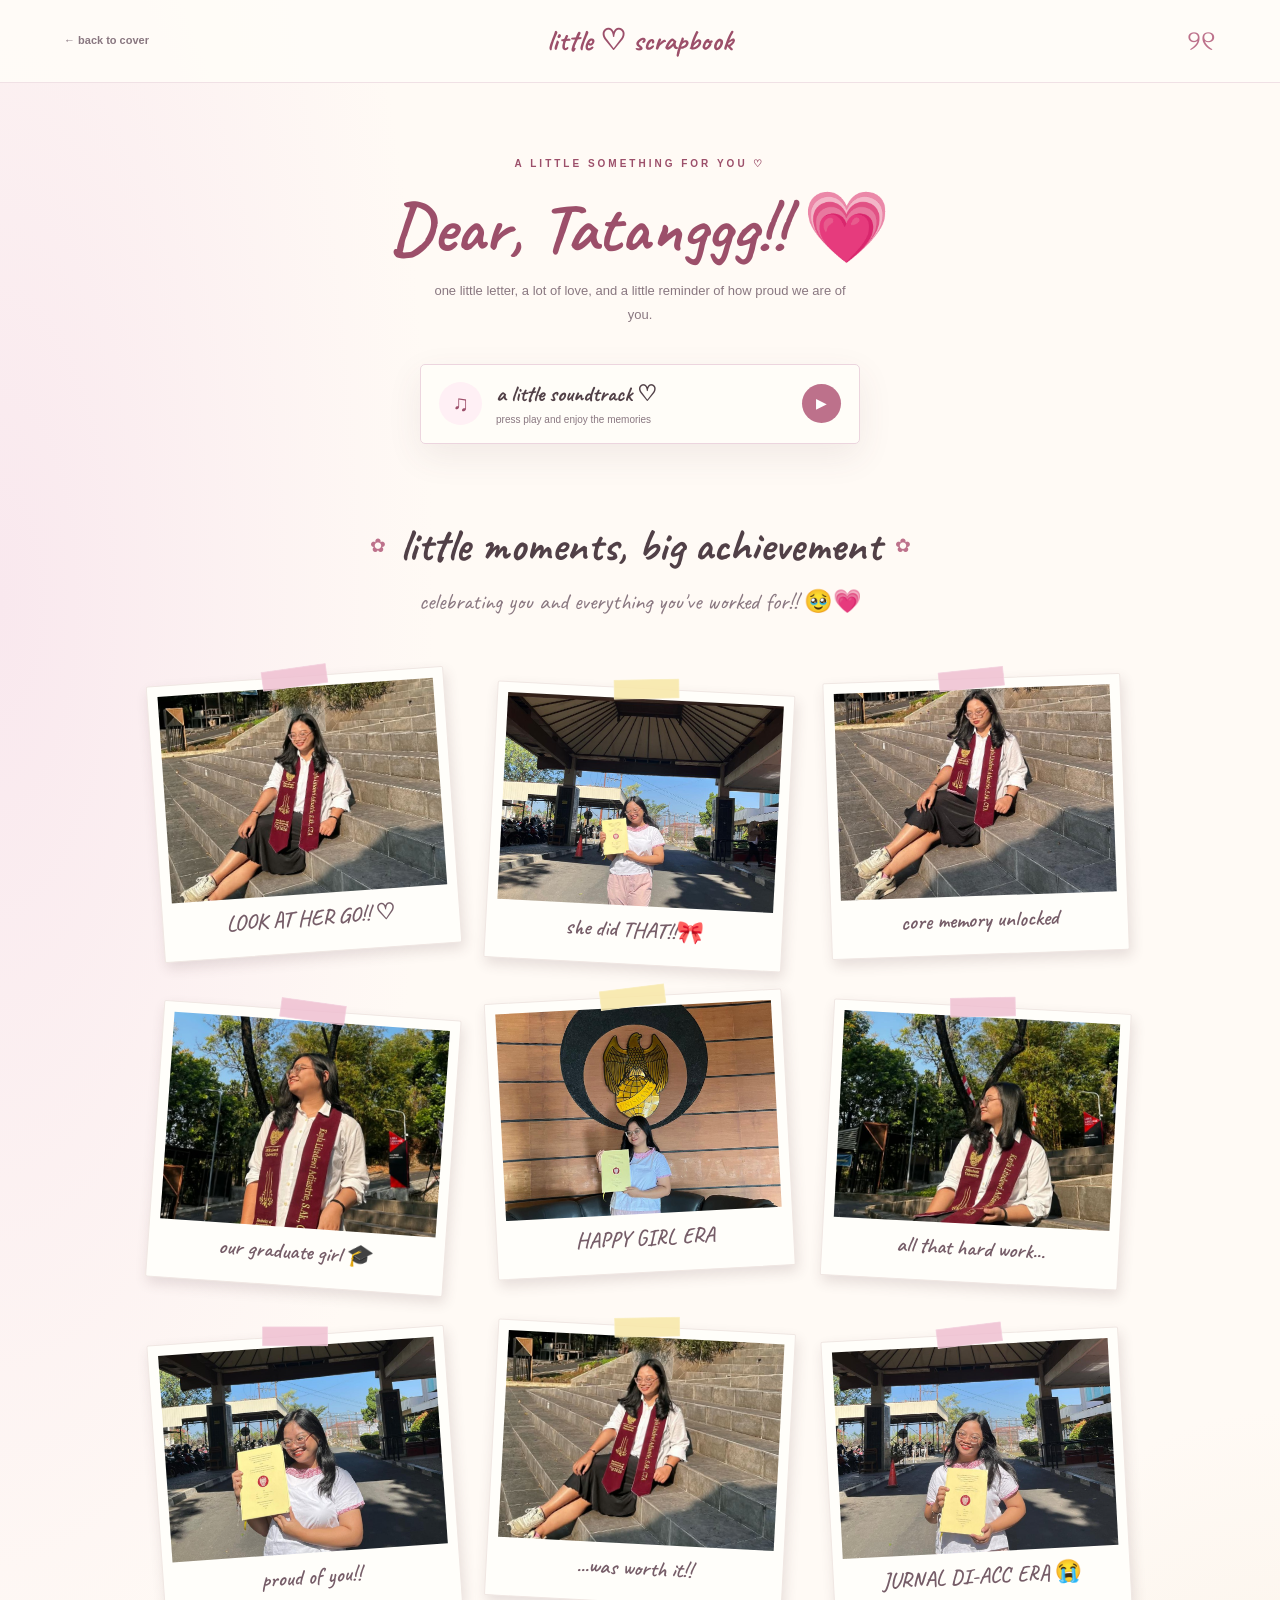
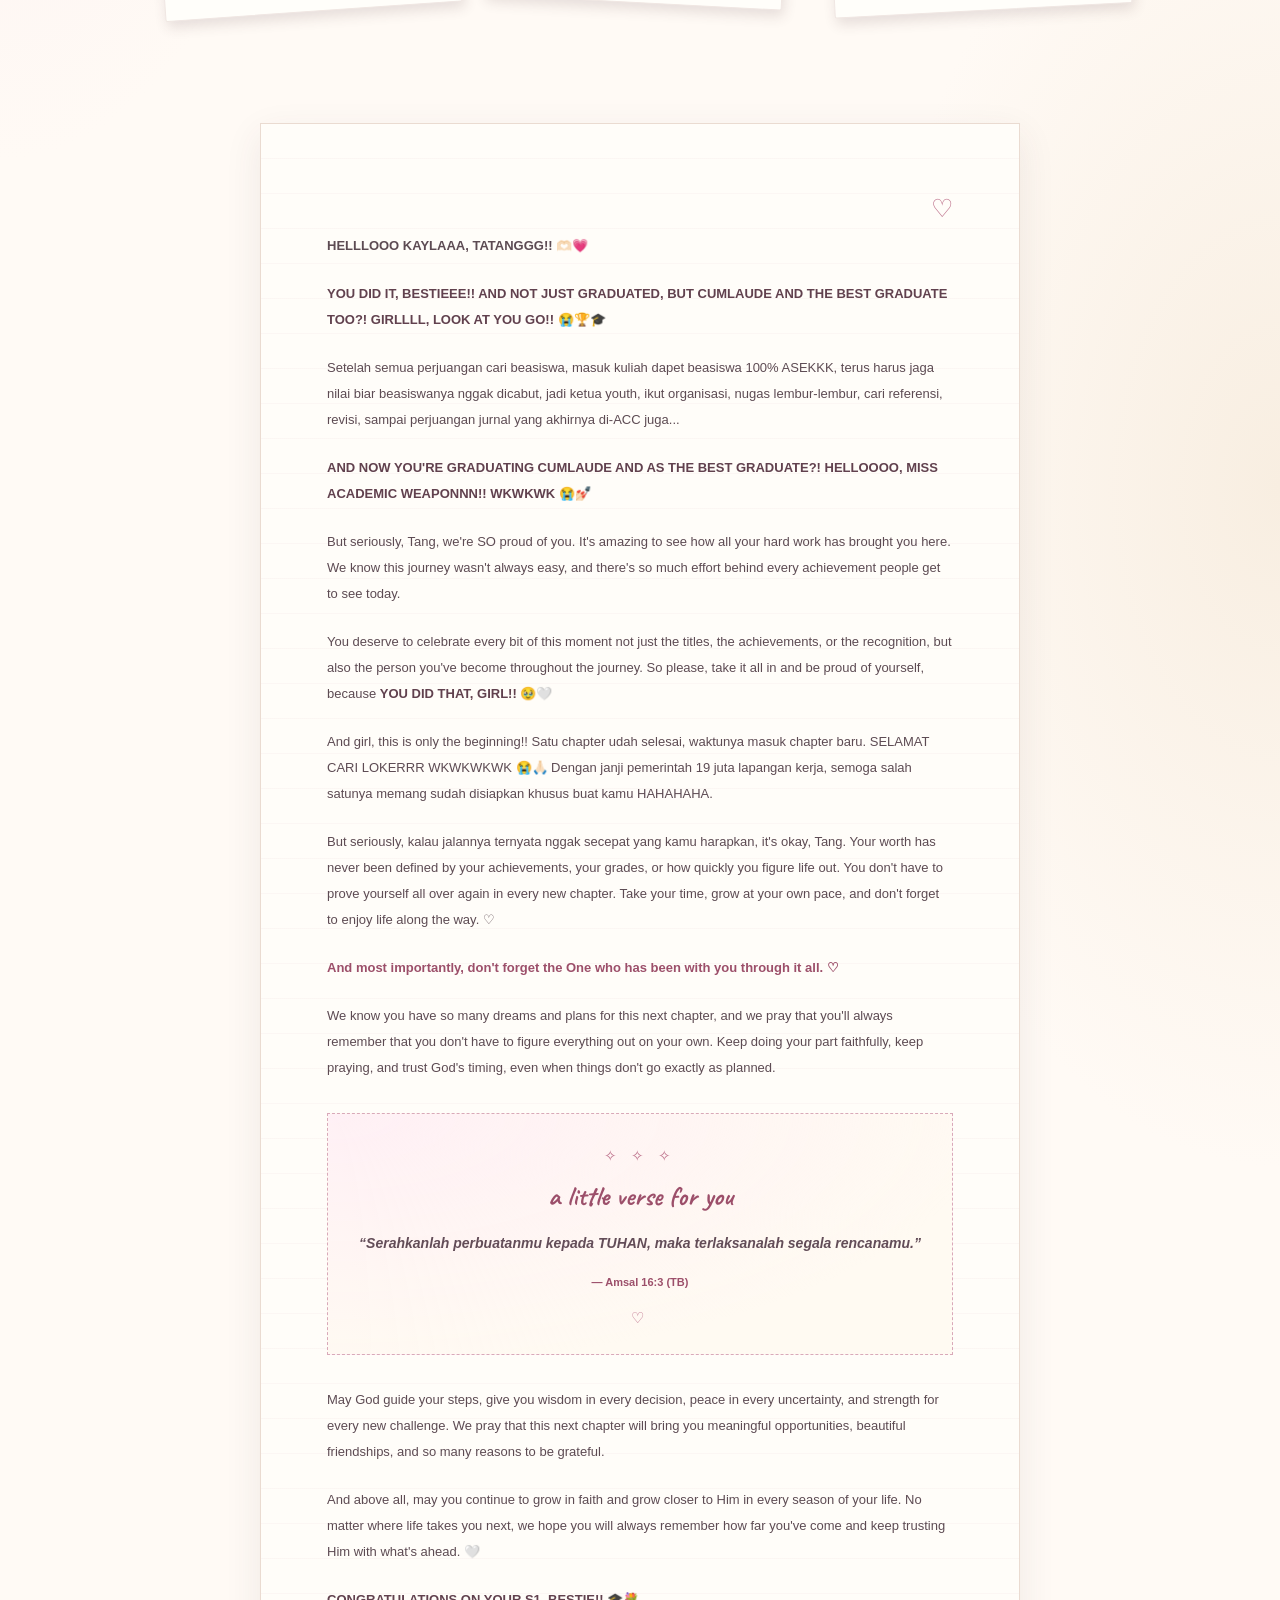
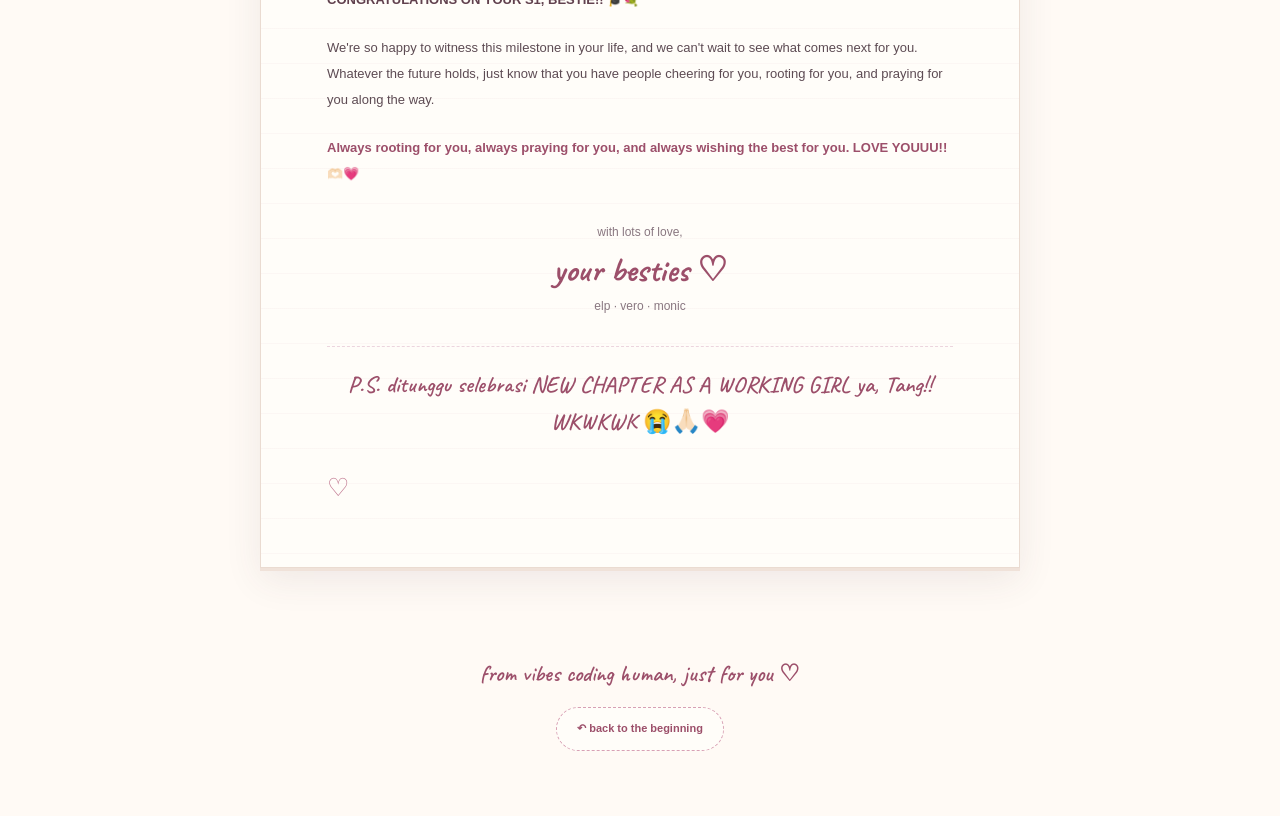
==== commit 306d00b3: "update letter" ====
--- a/letter.html
+++ b/letter.html
@@ -153,7 +153,7 @@
                 Setelah semua perjuangan cari beasiswa, masuk kuliah dapet
                 beasiswa 100% ASEKKK, terus harus jaga nilai biar beasiswanya
                 nggak dicabut, jadi ketua youth, ikut organisasi, nugas
-                lembur-lembur, cari referensi, revisi sana-sini, sampai
+                lembur-lembur, cari referensi, revisi, sampai
                 perjuangan jurnal yang akhirnya di-ACC juga...
             </p>
 
@@ -173,7 +173,7 @@
             </p>
 
             <p>
-                You deserve to celebrate every bit of this moment—not just
+                You deserve to celebrate every bit of this moment not just
                 the titles, the achievements, or the recognition, but also
                 the person you've become throughout the journey. So please,
                 take it all in and be proud of yourself, because
@@ -183,7 +183,7 @@
             <p>
                 And girl, this is only the beginning!! Satu chapter udah
                 selesai, waktunya masuk chapter baru. SELAMAT CARI
-                LOKERRR WKWKWKWK 😭🙏🏻 Dengan janji presiden 19 juta
+                LOKERRR WKWKWKWK 😭🙏🏻 Dengan janji pemerintah 19 juta
                 lapangan kerja, semoga salah satunya memang sudah
                 disiapkan khusus buat kamu HAHAHAHA.
             </p>
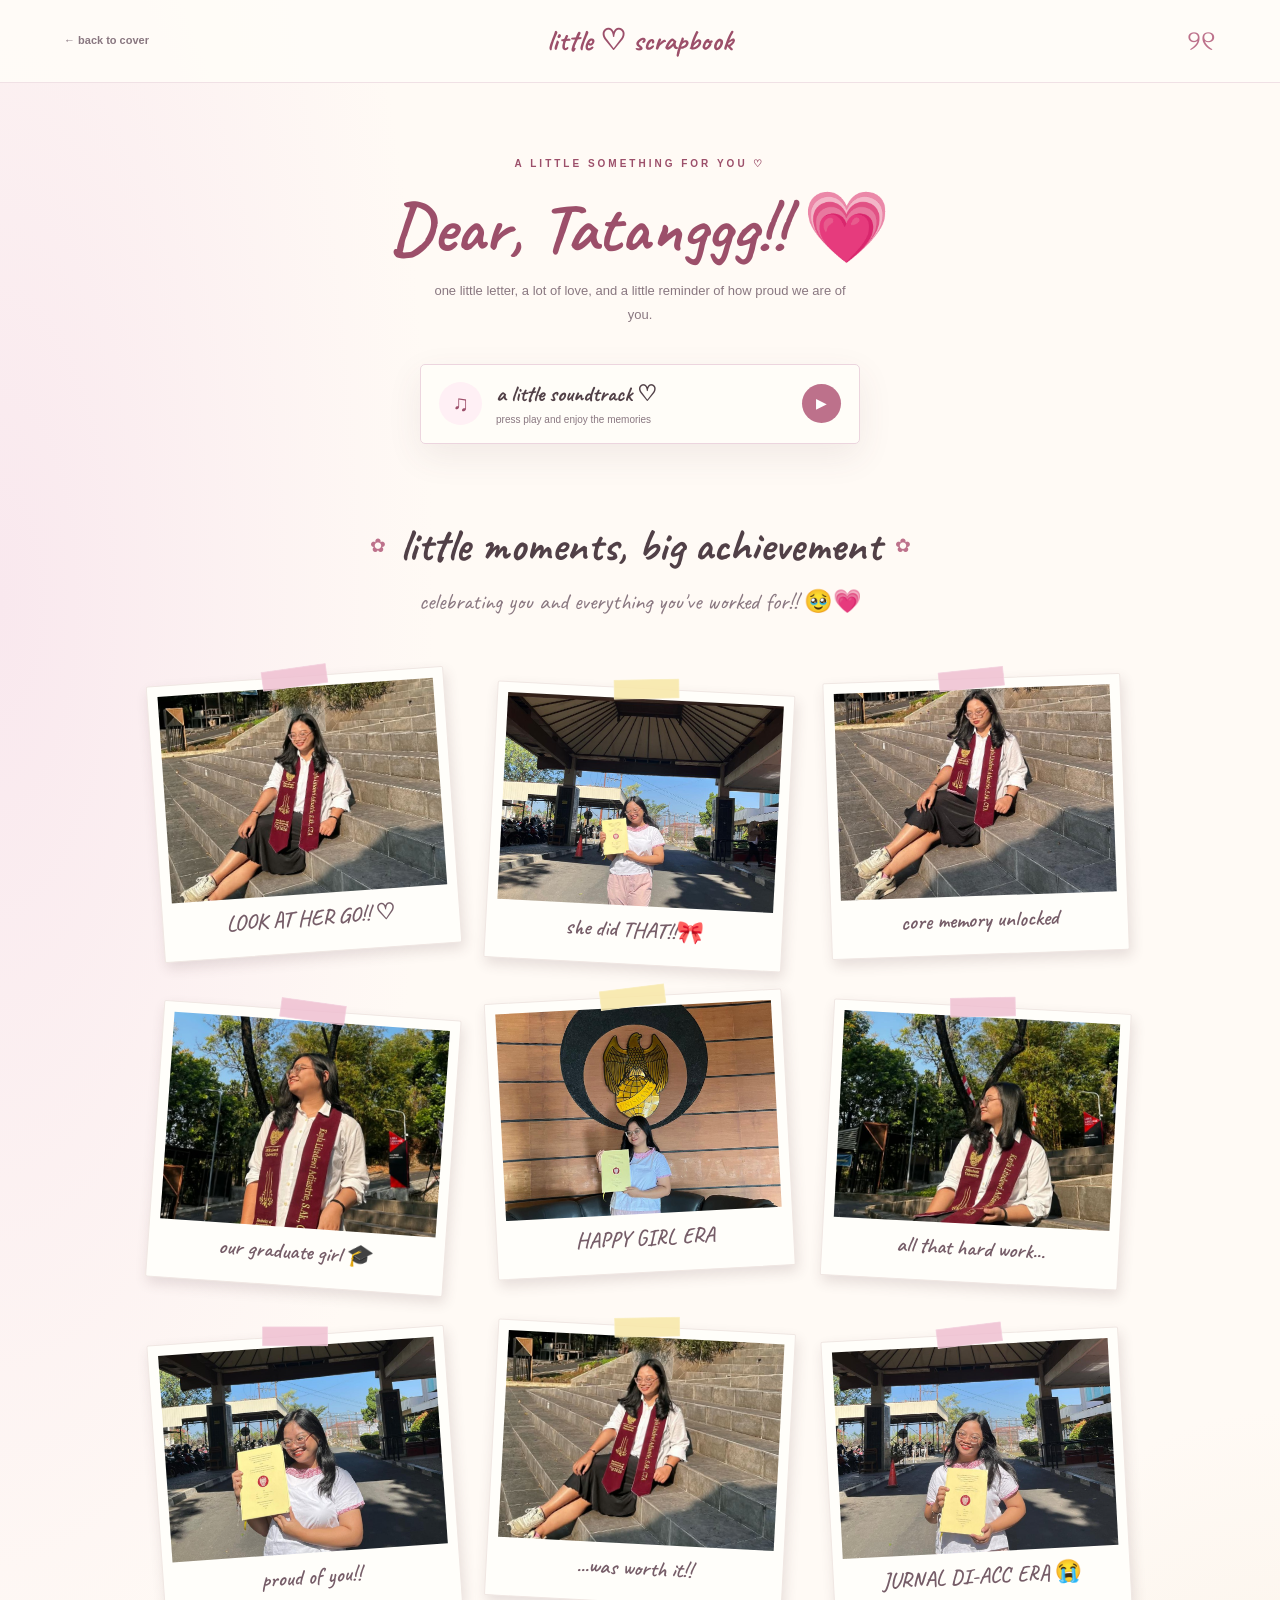
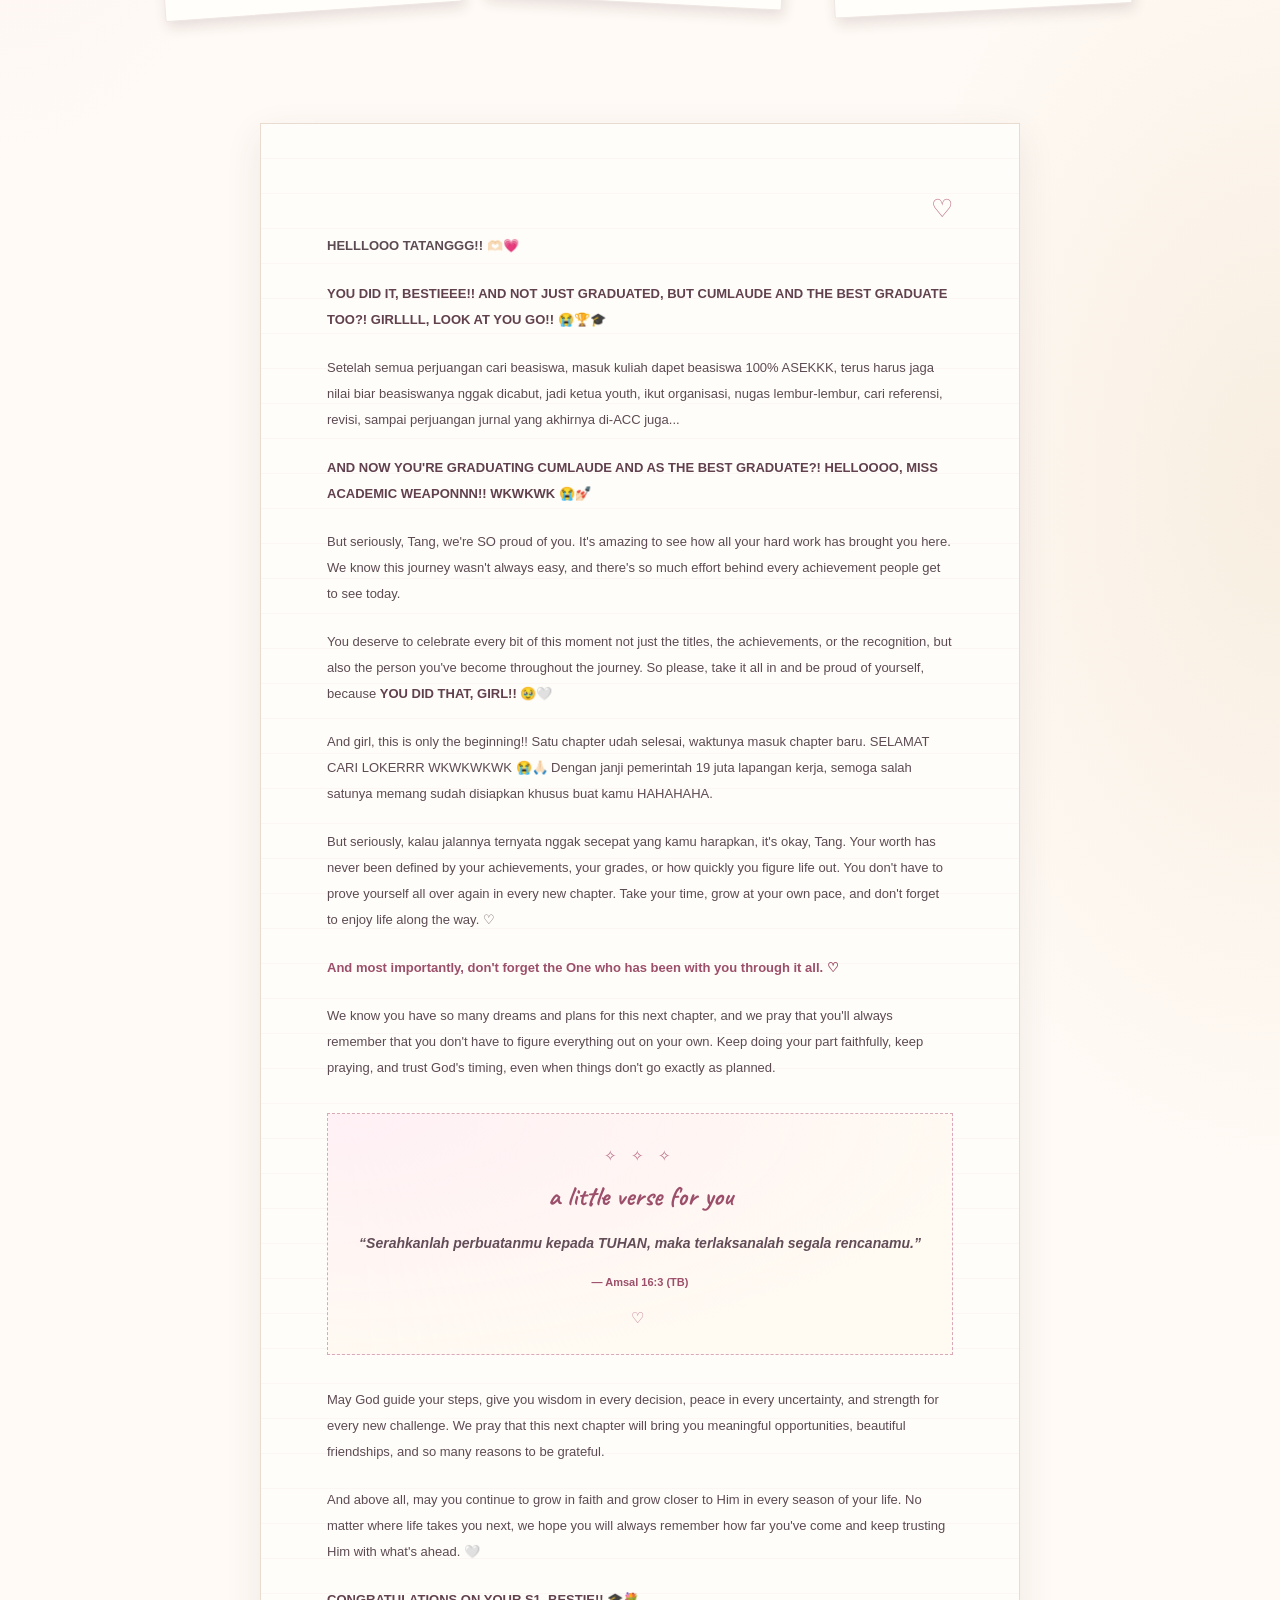
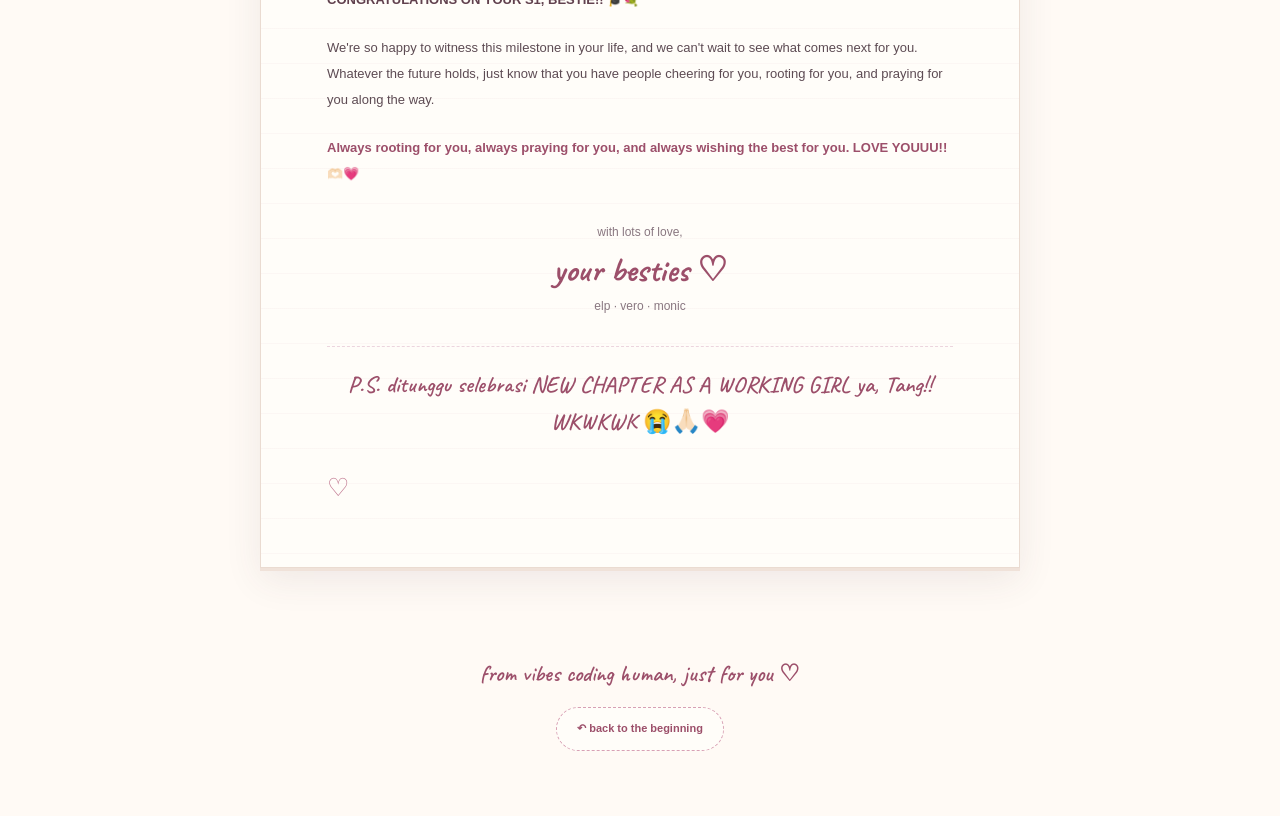
==== commit 8086f843: "update letter" ====
--- a/letter.html
+++ b/letter.html
@@ -138,7 +138,7 @@
             <div class="paper-decoration">♡</div>
 
             <p class="letter-greeting">
-                HELLLOOO KAYLAAA, TATANGGG!! 🫶🏻💗
+                HELLLOOO TATANGGG!! 🫶🏻💗
             </p>
 
             <p>
